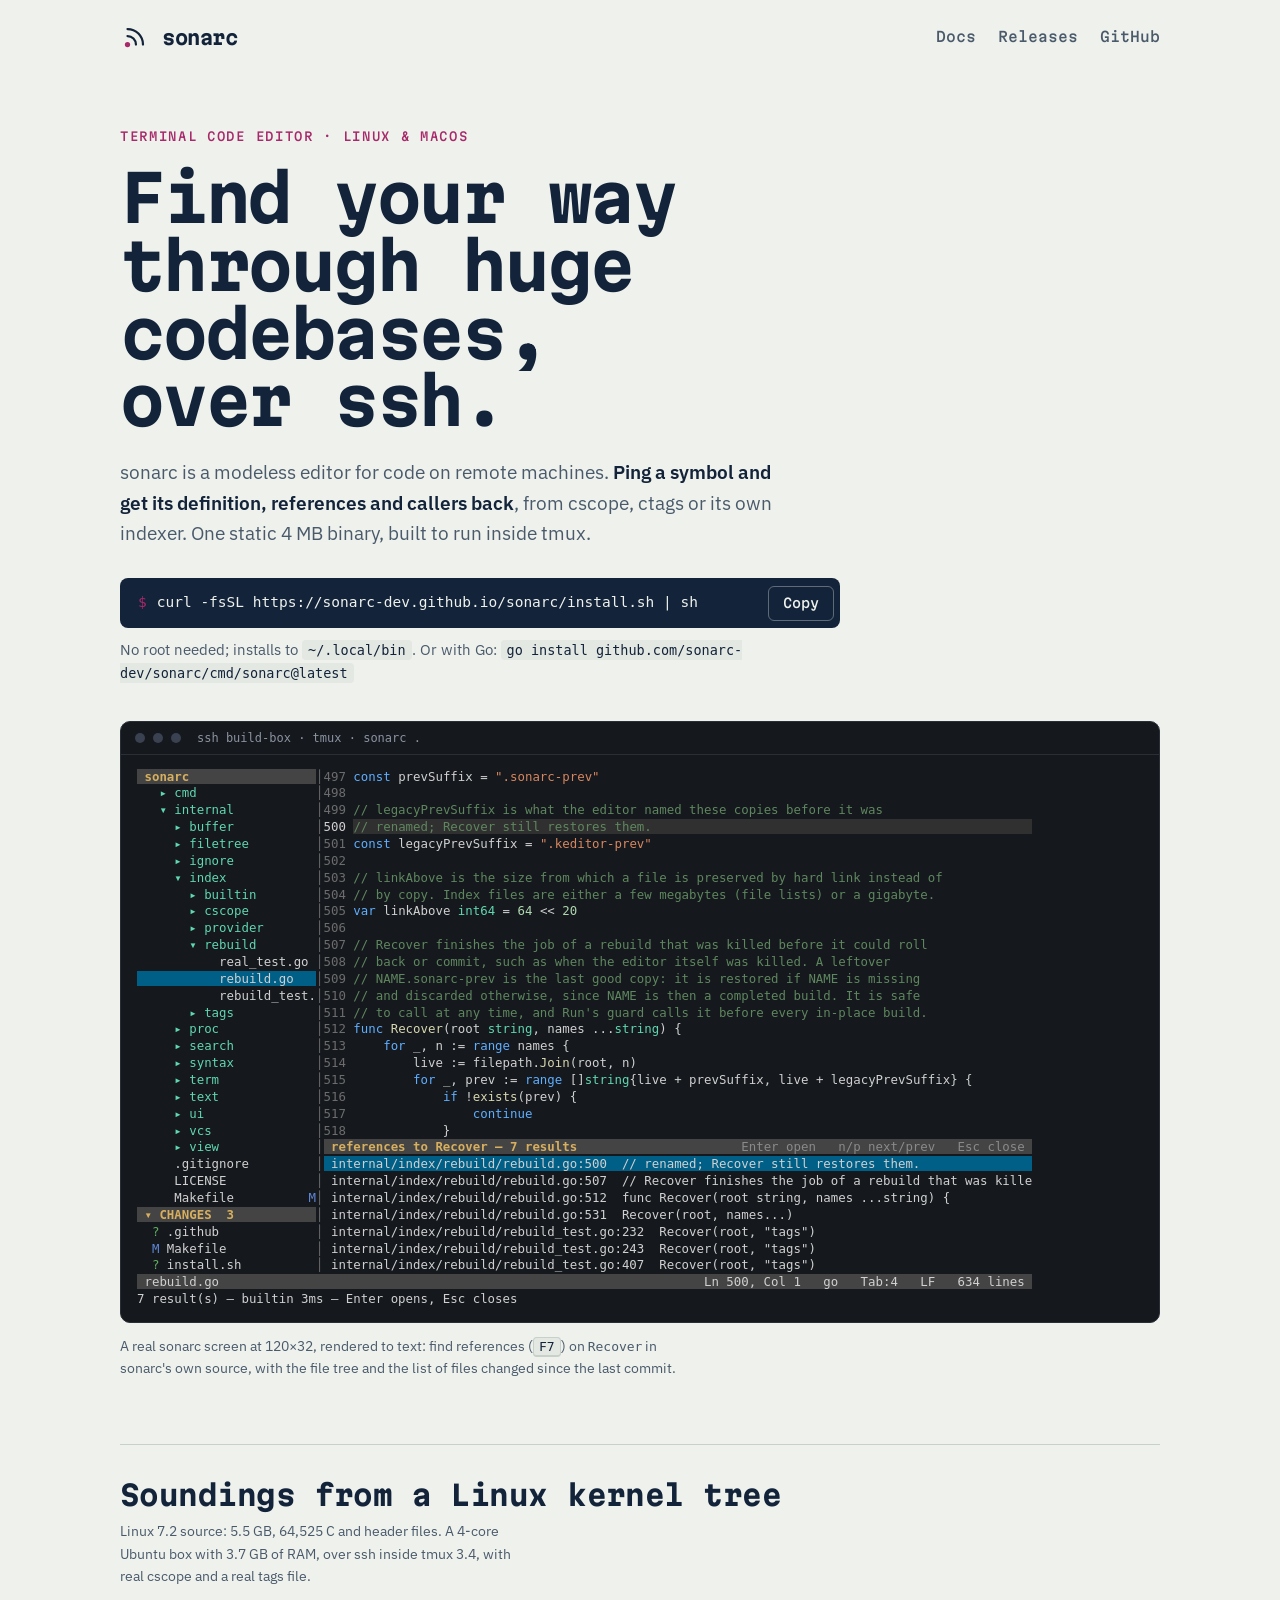
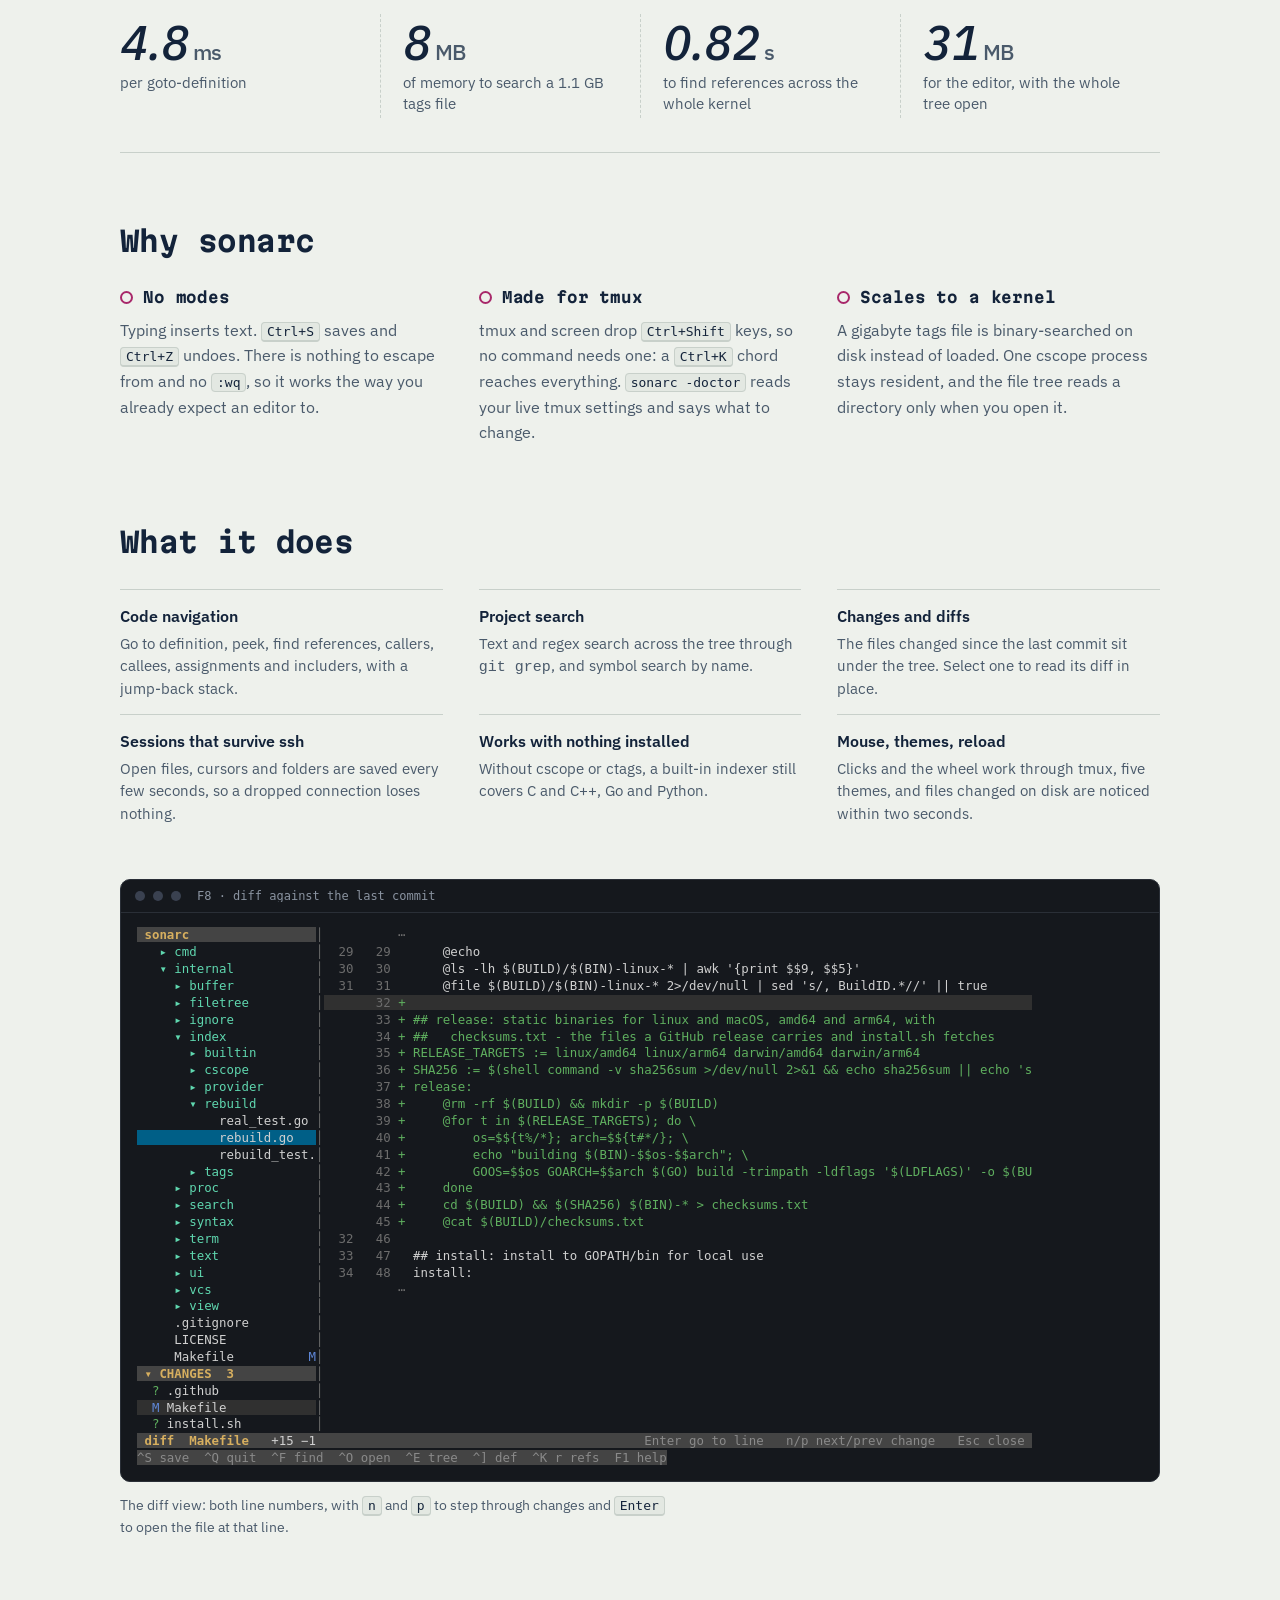
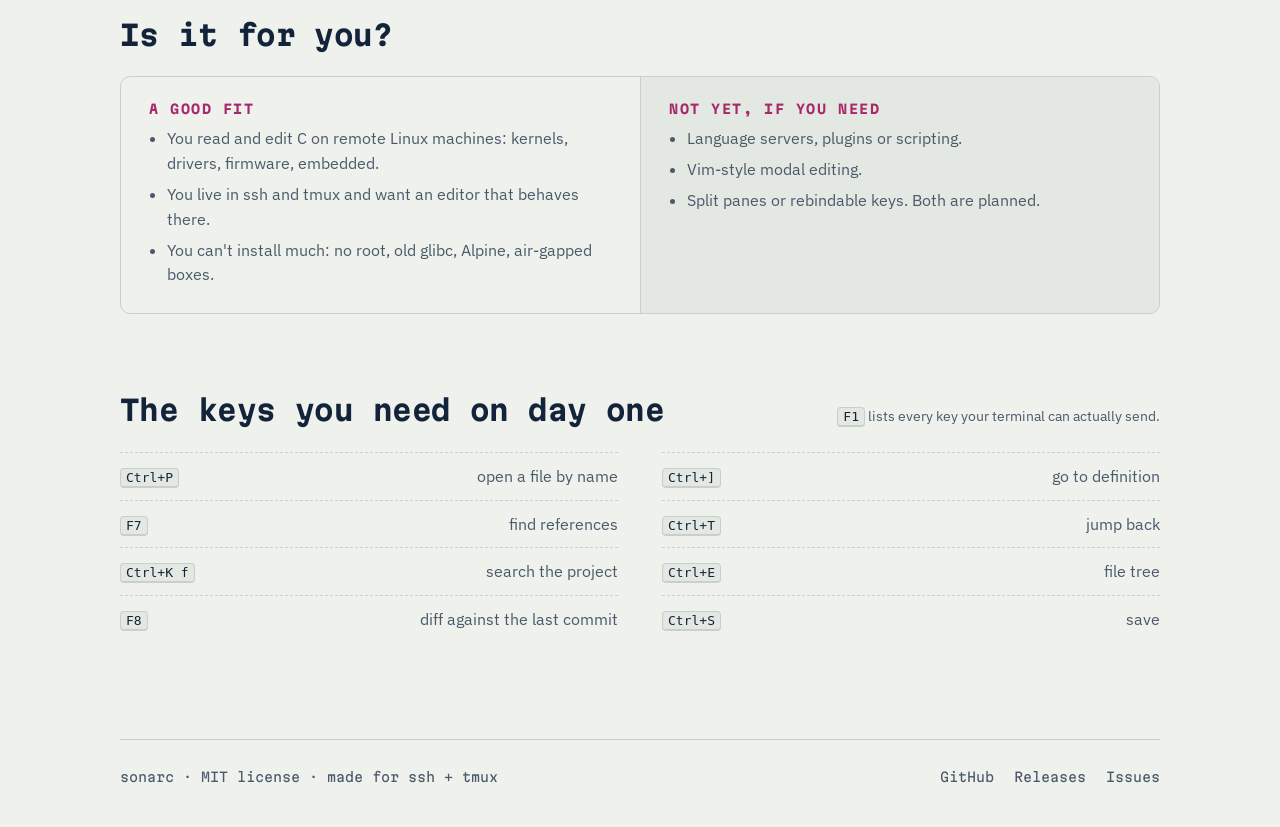
==== site/index.html @ f2b26f79 "feat(site): add landing page A single self-contained page for GitHub Pages. The two editor screens a" ====
<!doctype html>
<html lang="en">
<head>
<meta charset="utf-8">
<meta name="viewport" content="width=device-width, initial-scale=1, viewport-fit=cover">
<title>sonarc — a terminal editor for huge codebases over ssh</title>
<meta name="description" content="sonarc is a modeless terminal code editor for Linux servers. One static binary, cscope and ctags built in, made for ssh and tmux. Goto-definition in 4.8 ms on a Linux kernel tree.">
<meta property="og:type" content="website">
<meta property="og:title" content="sonarc">
<meta property="og:description" content="A modeless terminal editor for navigating huge codebases over ssh. One static binary, cscope and ctags built in, made for tmux.">
<meta property="og:url" content="https://sonarc-dev.github.io/sonarc/">
<meta name="twitter:card" content="summary">
<link rel="icon" href="data:image/svg+xml,%3Csvg xmlns='http://www.w3.org/2000/svg' viewBox='0 0 32 32'%3E%3Crect width='32' height='32' rx='6' fill='%2313233A'/%3E%3Ccircle cx='8' cy='24' r='2.6' fill='%23E36BA5'/%3E%3Cpath d='M8 15a9 9 0 0 1 9 9M8 8a16 16 0 0 1 16 16' fill='none' stroke='%23DDE5EC' stroke-width='2.4' stroke-linecap='round'/%3E%3C/svg%3E">
<link rel="preconnect" href="https://fonts.googleapis.com">
<link rel="preconnect" href="https://fonts.gstatic.com" crossorigin>
<link rel="stylesheet" href="https://fonts.googleapis.com/css2?family=IBM+Plex+Sans:ital,wght@0,400;0,500;0,600;1,500&family=Martian+Mono:wght@400;500;700&display=swap">
<style>
:root {
  --paper: #EEF1EC;
  --paper-2: #E3E8E2;
  --ink: #13233A;
  --ink-2: #4A5A6B;
  --rule: #C8D0CA;
  --mark: #A8286A;
  --shoal: #D8E5E6;
  --term-bg: #15181D;
  --term-fg: #D0D0D0;
  --term-edge: #2A2F37;
  --display: "Martian Mono", ui-monospace, "SF Mono", Menlo, Consolas, monospace;
  --body: "IBM Plex Sans", system-ui, -apple-system, "Segoe UI", Roboto, sans-serif;
  --mono: ui-monospace, "SF Mono", SFMono-Regular, Menlo, Consolas, "DejaVu Sans Mono", monospace;
}
@media (prefers-color-scheme: dark) {
  :root:not([data-theme="light"]) {
    color-scheme: dark;
    --paper: #0D1520;
    --paper-2: #131E2C;
    --ink: #DDE5EC;
    --ink-2: #97A6B6;
    --rule: #26344A;
    --mark: #E36BA5;
    --shoal: #122436;
    --term-bg: #0A0D12;
    --term-edge: #26344A;
  }
}
:root[data-theme="dark"] {
  color-scheme: dark;
  --paper: #0D1520;
  --paper-2: #131E2C;
  --ink: #DDE5EC;
  --ink-2: #97A6B6;
  --rule: #26344A;
  --mark: #E36BA5;
  --shoal: #122436;
  --term-bg: #0A0D12;
  --term-edge: #26344A;
}

* { box-sizing: border-box; }
html { -webkit-text-size-adjust: 100%; }
body {
  margin: 0;
  background: var(--paper);
  color: var(--ink);
  font: 400 17px/1.6 var(--body);
  padding-inline: 20px;
}
a { color: inherit; text-decoration-color: var(--mark); text-underline-offset: 3px; }
a:hover { color: var(--mark); }
:focus-visible { outline: 2px solid var(--mark); outline-offset: 3px; border-radius: 3px; }
.wrap { max-width: 1040px; margin-inline: auto; }
/* Single-column grids may not grow past the page to fit a long command. */
.hero, .soundings, section.why, section.features, section.keys, .install { grid-template-columns: minmax(0, 1fr); }

/* Header */
.top {
  display: flex; align-items: center; justify-content: space-between; gap: 16px;
  padding-block: 22px;
}
.brand { display: flex; align-items: center; gap: 12px; text-decoration: none; }
.brand span { font: 700 19px/1 var(--display); letter-spacing: -0.02em; }
.logo { width: 30px; height: 30px; overflow: visible; }
.logo .arc { fill: none; stroke: var(--ink); stroke-width: 2.4; stroke-linecap: round; }
.logo .dot { fill: var(--mark); }
.logo .ping { fill: none; stroke: var(--mark); stroke-width: 1.5; opacity: 0; transform-origin: 8px 24px; }
@media (prefers-reduced-motion: no-preference) {
  .logo .ping { animation: ping 2.6s ease-out 0.4s 2; }
}
@keyframes ping {
  0% { opacity: 0.9; transform: scale(0.2); }
  100% { opacity: 0; transform: scale(2.4); }
}
.nav { display: flex; gap: 22px; font: 500 14px/1 var(--display); }
.nav a { text-decoration: none; color: var(--ink-2); }
.nav a:hover { color: var(--mark); }

/* Hero */
.hero { padding-block: 56px 36px; display: grid; gap: 22px; }
.eyebrow {
  font: 500 12px/1 var(--display); letter-spacing: 0.14em; text-transform: uppercase;
  color: var(--mark);
}
h1 {
  font: 700 clamp(34px, 5.6vw, 64px)/1.06 var(--display);
  letter-spacing: -0.035em;
  margin: 0;
  max-width: 17ch;
  text-wrap: balance;
}
.lede { font-size: 19px; color: var(--ink-2); max-width: 60ch; margin: 0; }
.lede strong { color: var(--ink); font-weight: 600; }

.install { display: grid; gap: 10px; max-width: 720px; margin-top: 8px; }
.cmd {
  display: flex; align-items: center; gap: 12px;
  background: var(--ink); color: var(--paper);
  border-radius: 8px; padding: 6px 6px 6px 18px;
}
.cmd code {
  flex: 1; min-width: 0; overflow-x: auto; white-space: nowrap;
  font: 500 14.5px/2.6 var(--mono);
  scrollbar-width: none;
}
.cmd code::-webkit-scrollbar { display: none; }
.cmd code .p { color: var(--mark); user-select: none; margin-right: 10px; }
.copy {
  flex: none; font: 500 13px/1 var(--display); cursor: pointer;
  background: transparent; color: var(--paper);
  border: 1px solid color-mix(in srgb, var(--paper) 35%, transparent);
  border-radius: 6px; padding: 10px 14px;
}
.copy:hover { border-color: var(--mark); color: var(--mark); }
.alt { font-size: 14.5px; color: var(--ink-2); margin: 0; }
.alt code { font: 13.5px var(--mono); color: var(--ink); background: var(--paper-2); padding: 2px 6px; border-radius: 4px; overflow-wrap: anywhere; }

/* Terminal captures */
figure { margin: 0; }
.term {
  background: var(--term-bg);
  border: 1px solid var(--term-edge);
  border-radius: 10px;
  overflow: hidden;
}
.term-bar {
  display: flex; align-items: center; gap: 8px;
  padding: 10px 14px; border-bottom: 1px solid var(--term-edge);
  font: 12px/1 var(--mono); color: #8a93a0;
}
.term-bar i { width: 10px; height: 10px; border-radius: 50%; background: #3a4150; display: block; }
.term-bar b { font-weight: 400; margin-left: 8px; overflow: hidden; text-overflow: ellipsis; white-space: nowrap; }
.term-scroll { overflow-x: auto; }
.t {
  --t-bg: var(--term-bg); --t-fg: var(--term-fg);
  margin: 0; padding: 14px 16px;
  font: 12.4px/1.36 var(--mono);
  color: var(--term-fg);
  white-space: pre;
  width: max-content;
  font-variant-ligatures: none;
}
figcaption { font-size: 14px; color: var(--ink-2); margin-top: 12px; max-width: 70ch; }
figcaption code { font: 13px var(--mono); }

/* Soundings */
.soundings {
  margin-block: 64px 0;
  border-block: 1px solid var(--rule);
  padding-block: 34px;
  display: grid; gap: 26px;
}
.soundings header { display: flex; flex-wrap: wrap; align-items: baseline; justify-content: space-between; gap: 8px 24px; }
h2 {
  font: 700 clamp(22px, 2.8vw, 28px)/1.2 var(--display);
  letter-spacing: -0.02em; margin: 0; text-wrap: balance;
}
.soundings header p { margin: 0; font-size: 14px; color: var(--ink-2); max-width: 52ch; }
.depths { display: grid; grid-template-columns: repeat(4, 1fr); gap: 0; }
.depth { padding: 4px 22px 4px 0; display: grid; gap: 6px; align-content: start; }
.depth + .depth { padding-left: 22px; border-left: 1px dashed var(--rule); }
.depth .n {
  font: italic 500 clamp(34px, 4.4vw, 48px)/1 var(--body);
  letter-spacing: -0.02em; font-variant-numeric: tabular-nums;
}
.depth .n small { font-size: 0.45em; font-style: normal; font-weight: 500; margin-left: 4px; color: var(--ink-2); }
.depth .l { font-size: 14.5px; color: var(--ink-2); line-height: 1.45; }

/* Why */
section.why { padding-block: 72px 0; display: grid; gap: 30px; }
.cols { display: grid; grid-template-columns: repeat(3, 1fr); gap: 36px; }
.col h3 {
  font: 700 15px/1.3 var(--display); margin: 0 0 10px; letter-spacing: -0.01em;
  display: flex; align-items: center; gap: 10px;
}
.col h3::before { content: ""; width: 9px; height: 9px; border-radius: 50%; border: 2px solid var(--mark); flex: none; }
.col p { margin: 0; color: var(--ink-2); font-size: 16px; }
kbd, .col code {
  font: 500 13px var(--mono); color: var(--ink);
  background: var(--paper-2); border: 1px solid var(--rule); border-bottom-width: 2px;
  border-radius: 4px; padding: 1px 5px; white-space: nowrap;
}
.col code { border-bottom-width: 1px; }

/* Features */
section.features { padding-block: 80px 0; display: grid; gap: 30px; }
.feat-grid { display: grid; grid-template-columns: minmax(0, 1fr); gap: 40px; }
.feat-list { list-style: none; margin: 0; padding: 0; display: grid; grid-template-columns: repeat(3, minmax(0, 1fr)); column-gap: 36px; }
.feat-list li { padding-block: 14px; border-top: 1px solid var(--rule); display: grid; gap: 3px; align-content: start; }
.feat-list b { font-weight: 600; font-size: 16px; }
.feat-list span { color: var(--ink-2); font-size: 15px; line-height: 1.5; }

/* Fit */
section.fit { padding-block: 80px 0; }
.fit-grid { display: grid; grid-template-columns: 1fr 1fr; gap: 0; border: 1px solid var(--rule); border-radius: 10px; overflow: hidden; }
.fit-grid > div { padding: 26px 28px; display: grid; gap: 10px; align-content: start; }
.fit-grid > div + div { border-left: 1px solid var(--rule); background: var(--paper-2); }
.fit-grid h3 { font: 700 13px/1 var(--display); letter-spacing: 0.12em; text-transform: uppercase; margin: 0; color: var(--mark); }
.fit-grid ul { margin: 0; padding-left: 18px; color: var(--ink-2); font-size: 15.5px; display: grid; gap: 6px; }

/* Keys */
section.keys { padding-block: 80px 0; display: grid; gap: 24px; }
.keys header { display: flex; flex-wrap: wrap; align-items: baseline; justify-content: space-between; gap: 8px 24px; }
.keys header p { margin: 0; font-size: 14px; color: var(--ink-2); }
.keytab { display: grid; grid-template-columns: repeat(2, 1fr); column-gap: 44px; }
.keytab div { display: flex; align-items: baseline; justify-content: space-between; gap: 16px; padding-block: 11px; border-top: 1px dashed var(--rule); font-size: 15.5px; }
.keytab div span { color: var(--ink-2); text-align: right; }

/* Footer */
footer {
  margin-top: 96px; padding-block: 28px 40px; border-top: 1px solid var(--rule);
  display: flex; flex-wrap: wrap; justify-content: space-between; gap: 12px 24px;
  font: 13px/1.5 var(--display); color: var(--ink-2);
}
footer nav { display: flex; gap: 20px; }
footer a { text-decoration: none; }

@media (max-width: 860px) {
  .depths { grid-template-columns: 1fr 1fr; row-gap: 26px; }
  .depth:nth-child(3) { padding-left: 0; border-left: 0; }
  .cols { grid-template-columns: 1fr; gap: 26px; }
  .feat-list { grid-template-columns: repeat(2, minmax(0, 1fr)); }
}
@media (max-width: 600px) {
  body { font-size: 16px; padding-inline: 16px; }
  .nav a.opt { display: none; }
  .hero { padding-block: 32px 24px; }
  .lede { font-size: 17px; }
  .fit-grid { grid-template-columns: 1fr; }
  .fit-grid > div + div { border-left: 0; border-top: 1px solid var(--rule); }
  .keytab { grid-template-columns: 1fr; }
  .feat-list { grid-template-columns: minmax(0, 1fr); }
  .t { font-size: 11px; }
}
@media (max-width: 420px) {
  .depths { grid-template-columns: 1fr; }
  .depth + .depth { padding-left: 0; border-left: 0; }
}
.t .h0{color:#d7af5f;background:#444444;font-weight:700}
.t .h1{color:#d0d0d0;background:#444444}
.t .h2{color:#6c6c6c;background:var(--t-bg)}
.t .h3{color:var(--t-fg);background:var(--t-bg)}
.t .h4{color:#5fafff;background:var(--t-bg)}
.t .h5{color:#d7875f;background:var(--t-bg)}
.t .h6{color:#5fd7af;background:var(--t-bg)}
.t .h7{color:#5f875f;background:var(--t-bg)}
.t .h8{color:#d0d0d0;background:var(--t-bg)}
.t .h9{color:#5f875f;background:#303030}
.t .h10{color:var(--t-fg);background:#303030}
.t .h11{color:#afd7af;background:var(--t-bg)}
.t .h12{color:var(--t-fg);background:#005f87}
.t .h13{color:#d7d7af;background:var(--t-bg)}
.t .h14{color:#8a8a8a;background:#444444}
.t .h15{color:#5f87d7;background:var(--t-bg)}
.t .h16{color:#5faf5f;background:var(--t-bg)}
.t .d0{color:#d7af5f;background:#444444;font-weight:700}
.t .d1{color:#d0d0d0;background:#444444}
.t .d2{color:#6c6c6c;background:var(--t-bg)}
.t .d3{color:var(--t-fg);background:var(--t-bg)}
.t .d4{color:#5fd7af;background:var(--t-bg)}
.t .d5{color:#6c6c6c;background:#303030}
.t .d6{color:#5faf5f;background:#303030}
.t .d7{color:var(--t-fg);background:#303030}
.t .d8{color:#5faf5f;background:var(--t-bg)}
.t .d9{color:var(--t-fg);background:#005f87}
.t .d10{color:#5f87d7;background:var(--t-bg)}
.t .d11{color:#5f87d7;background:#303030}
.t .d12{color:#8a8a8a;background:#444444}

</style>
</head>
<body>
<div class="wrap">

<header class="top">
  <a class="brand" href="./" aria-label="sonarc home">
    <svg class="logo" viewBox="0 0 32 32" aria-hidden="true">
      <circle class="ping" cx="8" cy="24" r="8"></circle>
      <path class="arc" d="M8 15a9 9 0 0 1 9 9M8 7.5a16.5 16.5 0 0 1 16.5 16.5"></path>
      <circle class="dot" cx="8" cy="24" r="2.8"></circle>
    </svg>
    <span>sonarc</span>
  </a>
  <nav class="nav" aria-label="Site">
    <a class="opt" href="https://github.com/sonarc-dev/sonarc#readme">Docs</a>
    <a class="opt" href="https://github.com/sonarc-dev/sonarc/releases">Releases</a>
    <a href="https://github.com/sonarc-dev/sonarc">GitHub</a>
  </nav>
</header>

<main>
<section class="hero">
  <div class="eyebrow">Terminal code editor · Linux &amp; macOS</div>
  <h1>Find your way through huge codebases, over ssh.</h1>
  <p class="lede">sonarc is a modeless editor for code on remote machines. <strong>Ping a symbol and get its definition, references and callers back</strong>, from cscope, ctags or its own indexer. One static 4&nbsp;MB binary, built to run inside tmux.</p>
  <div class="install">
    <div class="cmd">
      <code id="install-cmd"><span class="p">$</span>curl -fsSL https://sonarc-dev.github.io/sonarc/install.sh | sh</code>
      <button class="copy" id="copy-btn" type="button">Copy</button>
    </div>
    <p class="alt">No root needed; installs to <code>~/.local/bin</code>. Or with Go: <code>go install github.com/sonarc-dev/sonarc/cmd/sonarc@latest</code></p>
  </div>
</section>

<figure>
  <div class="term">
    <div class="term-bar"><i></i><i></i><i></i><b>ssh build-box · tmux · sonarc .</b></div>
    <div class="term-scroll"><pre class="t" aria-label="sonarc showing the file tree, source code and 7 references to Recover"><span class="h0"> sonarc</span><span class="h1">                 </span><span class="h2">│497</span><span class="h3"> </span><span class="h4">const</span><span class="h3"> prevSuffix = </span><span class="h5">&#34;.sonarc-prev&#34;</span><span class="h3">                                                          </span>
<span class="h6">   ▸ cmd                </span><span class="h2">│498</span><span class="h3">                                                                                            </span>
<span class="h6">   ▾ internal           </span><span class="h2">│499</span><span class="h3"> </span><span class="h7">// legacyPrevSuffix is what the editor named these copies before it was</span><span class="h3">                    </span>
<span class="h6">     ▸ buffer           </span><span class="h2">│</span><span class="h8">500</span><span class="h3"> </span><span class="h9">// renamed; Recover still restores them.</span><span class="h10">                                                   </span>
<span class="h6">     ▸ filetree         </span><span class="h2">│501</span><span class="h3"> </span><span class="h4">const</span><span class="h3"> legacyPrevSuffix = </span><span class="h5">&#34;.keditor-prev&#34;</span><span class="h3">                                                   </span>
<span class="h6">     ▸ ignore           </span><span class="h2">│502</span><span class="h3">                                                                                            </span>
<span class="h6">     ▾ index            </span><span class="h2">│503</span><span class="h3"> </span><span class="h7">// linkAbove is the size from which a file is preserved by hard link instead of</span><span class="h3">            </span>
<span class="h6">       ▸ builtin        </span><span class="h2">│504</span><span class="h3"> </span><span class="h7">// by copy. Index files are either a few megabytes (file lists) or a gigabyte.</span><span class="h3">             </span>
<span class="h6">       ▸ cscope         </span><span class="h2">│505</span><span class="h3"> </span><span class="h4">var</span><span class="h3"> linkAbove </span><span class="h6">int64</span><span class="h3"> = </span><span class="h11">64</span><span class="h3"> &lt;&lt; </span><span class="h11">20</span><span class="h3">                                                             </span>
<span class="h6">       ▸ provider       </span><span class="h2">│506</span><span class="h3">                                                                                            </span>
<span class="h6">       ▾ rebuild        </span><span class="h2">│507</span><span class="h3"> </span><span class="h7">// Recover finishes the job of a rebuild that was killed before it could roll</span><span class="h3">              </span>
<span class="h3">           real_test.go </span><span class="h2">│508</span><span class="h3"> </span><span class="h7">// back or commit, such as when the editor itself was killed. A leftover</span><span class="h3">                   </span>
<span class="h12">           rebuild.go   </span><span class="h2">│509</span><span class="h3"> </span><span class="h7">// NAME.sonarc-prev is the last good copy: it is restored if NAME is missing</span><span class="h3">               </span>
<span class="h3">           rebuild_test.</span><span class="h2">│510</span><span class="h3"> </span><span class="h7">// and discarded otherwise, since NAME is then a completed build. It is safe</span><span class="h3">               </span>
<span class="h6">       ▸ tags           </span><span class="h2">│511</span><span class="h3"> </span><span class="h7">// to call at any time, and Run&#39;s guard calls it before every in-place build.</span><span class="h3">              </span>
<span class="h6">     ▸ proc             </span><span class="h2">│512</span><span class="h3"> </span><span class="h4">func</span><span class="h3"> </span><span class="h13">Recover</span><span class="h3">(root </span><span class="h6">string</span><span class="h3">, names ...</span><span class="h6">string</span><span class="h3">) {                                               </span>
<span class="h6">     ▸ search           </span><span class="h2">│513</span><span class="h3">     </span><span class="h4">for</span><span class="h3"> _, n := </span><span class="h4">range</span><span class="h3"> names {                                                              </span>
<span class="h6">     ▸ syntax           </span><span class="h2">│514</span><span class="h3">         live := filepath.</span><span class="h13">Join</span><span class="h3">(root, n)                                                     </span>
<span class="h6">     ▸ term             </span><span class="h2">│515</span><span class="h3">         </span><span class="h4">for</span><span class="h3"> _, prev := </span><span class="h4">range</span><span class="h3"> []</span><span class="h6">string</span><span class="h3">{live + prevSuffix, live + legacyPrevSuffix} {        </span>
<span class="h6">     ▸ text             </span><span class="h2">│516</span><span class="h3">             </span><span class="h4">if</span><span class="h3"> !</span><span class="h13">exists</span><span class="h3">(prev) {                                                             </span>
<span class="h6">     ▸ ui               </span><span class="h2">│517</span><span class="h3">                 </span><span class="h4">continue</span><span class="h3">                                                                   </span>
<span class="h6">     ▸ vcs              </span><span class="h2">│518</span><span class="h3">             }                                                                              </span>
<span class="h6">     ▸ view             </span><span class="h2">│</span><span class="h0"> references to Recover — 7 results</span><span class="h1">                      </span><span class="h14">Enter open   n/p next/prev   Esc close </span>
<span class="h3">     .gitignore         </span><span class="h2">│</span><span class="h12"> internal/index/rebuild/rebuild.go:500  // renamed; Recover still restores them.               </span>
<span class="h3">     LICENSE            </span><span class="h2">│</span><span class="h3"> internal/index/rebuild/rebuild.go:507  // Recover finishes the job of a rebuild that was kille</span>
<span class="h3">     Makefile          </span><span class="h15">M</span><span class="h2">│</span><span class="h3"> internal/index/rebuild/rebuild.go:512  func Recover(root string, names ...string) {           </span>
<span class="h0"> ▾ CHANGES  3</span><span class="h1">           </span><span class="h2">│</span><span class="h3"> internal/index/rebuild/rebuild.go:531  Recover(root, names...)                                </span>
<span class="h3">  </span><span class="h16">?</span><span class="h3"> .github             </span><span class="h2">│</span><span class="h3"> internal/index/rebuild/rebuild_test.go:232  Recover(root, &#34;tags&#34;)                             </span>
<span class="h3">  </span><span class="h15">M</span><span class="h3"> Makefile            </span><span class="h2">│</span><span class="h3"> internal/index/rebuild/rebuild_test.go:243  Recover(root, &#34;tags&#34;)                             </span>
<span class="h3">  </span><span class="h16">?</span><span class="h3"> install.sh          </span><span class="h2">│</span><span class="h3"> internal/index/rebuild/rebuild_test.go:407  Recover(root, &#34;tags&#34;)                             </span>
<span class="h1"> rebuild.go                                                                 Ln 500, Col 1   go   Tab:4   LF   634 lines </span>
<span class="h8">7 result(s) — builtin 3ms — Enter opens, Esc closes</span><span class="h3">                                                                     </span></pre></div>
  </div>
  <figcaption>A real sonarc screen at 120×32, rendered to text: find references (<kbd>F7</kbd>) on <code>Recover</code> in sonarc's own source, with the file tree and the list of files changed since the last commit.</figcaption>
</figure>

<section class="soundings" aria-labelledby="soundings-h">
  <header>
    <h2 id="soundings-h">Soundings from a Linux kernel tree</h2>
    <p>Linux 7.2 source: 5.5&nbsp;GB, 64,525 C and header files. A 4-core Ubuntu box with 3.7&nbsp;GB of RAM, over ssh inside tmux 3.4, with real cscope and a real tags file.</p>
  </header>
  <div class="depths">
    <div class="depth"><div class="n">4.8<small>ms</small></div><div class="l">per goto-definition</div></div>
    <div class="depth"><div class="n">8<small>MB</small></div><div class="l">of memory to search a 1.1&nbsp;GB tags file</div></div>
    <div class="depth"><div class="n">0.82<small>s</small></div><div class="l">to find references across the whole kernel</div></div>
    <div class="depth"><div class="n">31<small>MB</small></div><div class="l">for the editor, with the whole tree open</div></div>
  </div>
</section>

<section class="why" aria-labelledby="why-h">
  <h2 id="why-h">Why sonarc</h2>
  <div class="cols">
    <div class="col">
      <h3>No modes</h3>
      <p>Typing inserts text. <kbd>Ctrl+S</kbd> saves and <kbd>Ctrl+Z</kbd> undoes. There is nothing to escape from and no <code>:wq</code>, so it works the way you already expect an editor to.</p>
    </div>
    <div class="col">
      <h3>Made for tmux</h3>
      <p>tmux and screen drop <kbd>Ctrl+Shift</kbd> keys, so no command needs one: a <kbd>Ctrl+K</kbd> chord reaches everything. <code>sonarc -doctor</code> reads your live tmux settings and says what to change.</p>
    </div>
    <div class="col">
      <h3>Scales to a kernel</h3>
      <p>A gigabyte tags file is binary-searched on disk instead of loaded. One cscope process stays resident, and the file tree reads a directory only when you open it.</p>
    </div>
  </div>
</section>

<section class="features" aria-labelledby="feat-h">
  <h2 id="feat-h">What it does</h2>
  <div class="feat-grid">
    <ul class="feat-list">
      <li><b>Code navigation</b><span>Go to definition, peek, find references, callers, callees, assignments and includers, with a jump-back stack.</span></li>
      <li><b>Project search</b><span>Text and regex search across the tree through <code>git grep</code>, and symbol search by name.</span></li>
      <li><b>Changes and diffs</b><span>The files changed since the last commit sit under the tree. Select one to read its diff in place.</span></li>
      <li><b>Sessions that survive ssh</b><span>Open files, cursors and folders are saved every few seconds, so a dropped connection loses nothing.</span></li>
      <li><b>Works with nothing installed</b><span>Without cscope or ctags, a built-in indexer still covers C and C++, Go and Python.</span></li>
      <li><b>Mouse, themes, reload</b><span>Clicks and the wheel work through tmux, five themes, and files changed on disk are noticed within two seconds.</span></li>
    </ul>
    <figure>
      <div class="term">
        <div class="term-bar"><i></i><i></i><i></i><b>F8 · diff against the last commit</b></div>
        <div class="term-scroll"><pre class="t" aria-label="sonarc showing a diff of the Makefile, 15 lines added"><span class="d0"> sonarc</span><span class="d1">                 </span><span class="d2">│          ⋯</span><span class="d3">                                                                                    </span>
<span class="d4">   ▸ cmd                </span><span class="d2">│  29   29 </span><span class="d3">      @echo                                                                          </span>
<span class="d4">   ▾ internal           </span><span class="d2">│  30   30 </span><span class="d3">      @ls -lh $(BUILD)/$(BIN)-linux-* | awk &#39;{print $$9, $$5}&#39;                       </span>
<span class="d4">     ▸ buffer           </span><span class="d2">│  31   31 </span><span class="d3">      @file $(BUILD)/$(BIN)-linux-* 2&gt;/dev/null | sed &#39;s/, BuildID.*//&#39; || true      </span>
<span class="d4">     ▸ filetree         </span><span class="d2">│</span><span class="d5">       32 </span><span class="d6">+ </span><span class="d7">                                                                                   </span>
<span class="d4">     ▸ ignore           </span><span class="d2">│       33 </span><span class="d8">+ ## release: static binaries for linux and macOS, amd64 and arm64, with</span><span class="d3">             </span>
<span class="d4">     ▾ index            </span><span class="d2">│       34 </span><span class="d8">+ ##   checksums.txt - the files a GitHub release carries and install.sh fetches</span><span class="d3">     </span>
<span class="d4">       ▸ builtin        </span><span class="d2">│       35 </span><span class="d8">+ RELEASE_TARGETS := linux/amd64 linux/arm64 darwin/amd64 darwin/arm64</span><span class="d3">               </span>
<span class="d4">       ▸ cscope         </span><span class="d2">│       36 </span><span class="d8">+ SHA256 := $(shell command -v sha256sum &gt;/dev/null 2&gt;&amp;1 &amp;&amp; echo sha256sum || echo &#39;s</span>
<span class="d4">       ▸ provider       </span><span class="d2">│       37 </span><span class="d8">+ release:</span><span class="d3">                                                                           </span>
<span class="d4">       ▾ rebuild        </span><span class="d2">│       38 </span><span class="d8">+     @rm -rf $(BUILD) &amp;&amp; mkdir -p $(BUILD)</span><span class="d3">                                          </span>
<span class="d3">           real_test.go </span><span class="d2">│       39 </span><span class="d8">+     @for t in $(RELEASE_TARGETS); do \</span><span class="d3">                                             </span>
<span class="d9">           rebuild.go   </span><span class="d2">│       40 </span><span class="d8">+         os=$${t%/*}; arch=$${t#*/}; \</span><span class="d3">                                              </span>
<span class="d3">           rebuild_test.</span><span class="d2">│       41 </span><span class="d8">+         echo &#34;building $(BIN)-$$os-$$arch&#34;; \</span><span class="d3">                                      </span>
<span class="d4">       ▸ tags           </span><span class="d2">│       42 </span><span class="d8">+         GOOS=$$os GOARCH=$$arch $(GO) build -trimpath -ldflags &#39;$(LDFLAGS)&#39; -o $(BU</span>
<span class="d4">     ▸ proc             </span><span class="d2">│       43 </span><span class="d8">+     done</span><span class="d3">                                                                           </span>
<span class="d4">     ▸ search           </span><span class="d2">│       44 </span><span class="d8">+     cd $(BUILD) &amp;&amp; $(SHA256) $(BIN)-* &gt; checksums.txt</span><span class="d3">                              </span>
<span class="d4">     ▸ syntax           </span><span class="d2">│       45 </span><span class="d8">+     @cat $(BUILD)/checksums.txt</span><span class="d3">                                                    </span>
<span class="d4">     ▸ term             </span><span class="d2">│  32   46 </span><span class="d3">                                                                                     </span>
<span class="d4">     ▸ text             </span><span class="d2">│  33   47 </span><span class="d3">  ## install: install to GOPATH/bin for local use                                    </span>
<span class="d4">     ▸ ui               </span><span class="d2">│  34   48 </span><span class="d3">  install:                                                                           </span>
<span class="d4">     ▸ vcs              </span><span class="d2">│          ⋯</span><span class="d3">                                                                                    </span>
<span class="d4">     ▸ view             </span><span class="d2">│</span><span class="d3">                                                                                               </span>
<span class="d3">     .gitignore         </span><span class="d2">│</span><span class="d3">                                                                                               </span>
<span class="d3">     LICENSE            </span><span class="d2">│</span><span class="d3">                                                                                               </span>
<span class="d3">     Makefile          </span><span class="d10">M</span><span class="d2">│</span><span class="d3">                                                                                               </span>
<span class="d0"> ▾ CHANGES  3</span><span class="d1">           </span><span class="d2">│</span><span class="d3">                                                                                               </span>
<span class="d3">  </span><span class="d8">?</span><span class="d3"> .github             </span><span class="d2">│</span><span class="d3">                                                                                               </span>
<span class="d7">  </span><span class="d11">M</span><span class="d7"> Makefile            </span><span class="d2">│</span><span class="d3">                                                                                               </span>
<span class="d3">  </span><span class="d8">?</span><span class="d3"> install.sh          </span><span class="d2">│</span><span class="d3">                                                                                               </span>
<span class="d1"> </span><span class="d0">diff  Makefile</span><span class="d1">   +15 −1                                            </span><span class="d12">Enter go to line   n/p next/prev change   Esc close </span>
<span class="d12">^S save  ^Q quit  ^F find  ^O open  ^E tree  ^] def  ^K r refs  F1 help</span><span class="d3">                                                 </span></pre></div>
      </div>
      <figcaption>The diff view: both line numbers, with <kbd>n</kbd> and <kbd>p</kbd> to step through changes and <kbd>Enter</kbd> to open the file at that line.</figcaption>
    </figure>
  </div>
</section>

<section class="fit" aria-labelledby="fit-h">
  <h2 id="fit-h" style="margin-bottom:24px">Is it for you?</h2>
  <div class="fit-grid">
    <div>
      <h3>A good fit</h3>
      <ul>
        <li>You read and edit C on remote Linux machines: kernels, drivers, firmware, embedded.</li>
        <li>You live in ssh and tmux and want an editor that behaves there.</li>
        <li>You can't install much: no root, old glibc, Alpine, air-gapped boxes.</li>
      </ul>
    </div>
    <div>
      <h3>Not yet, if you need</h3>
      <ul>
        <li>Language servers, plugins or scripting.</li>
        <li>Vim-style modal editing.</li>
        <li>Split panes or rebindable keys. Both are planned.</li>
      </ul>
    </div>
  </div>
</section>

<section class="keys" aria-labelledby="keys-h">
  <header>
    <h2 id="keys-h">The keys you need on day one</h2>
    <p><kbd>F1</kbd> lists every key your terminal can actually send.</p>
  </header>
  <div class="keytab">
    <div><kbd>Ctrl+P</kbd><span>open a file by name</span></div>
    <div><kbd>Ctrl+]</kbd><span>go to definition</span></div>
    <div><kbd>F7</kbd><span>find references</span></div>
    <div><kbd>Ctrl+T</kbd><span>jump back</span></div>
    <div><kbd>Ctrl+K f</kbd><span>search the project</span></div>
    <div><kbd>Ctrl+E</kbd><span>file tree</span></div>
    <div><kbd>F8</kbd><span>diff against the last commit</span></div>
    <div><kbd>Ctrl+S</kbd><span>save</span></div>
  </div>
</section>
</main>

<footer>
  <span>sonarc · MIT license · made for ssh + tmux</span>
  <nav aria-label="Footer">
    <a href="https://github.com/sonarc-dev/sonarc">GitHub</a>
    <a href="https://github.com/sonarc-dev/sonarc/releases">Releases</a>
    <a href="https://github.com/sonarc-dev/sonarc/issues">Issues</a>
  </nav>
</footer>

</div>
<script>
(function () {
  var btn = document.getElementById("copy-btn");
  var cmd = "curl -fsSL https://sonarc-dev.github.io/sonarc/install.sh | sh";
  function done(label) {
    btn.textContent = label;
    setTimeout(function () { btn.textContent = "Copy"; }, 1600);
  }
  function selectIt() {
    var el = document.getElementById("install-cmd");
    var r = document.createRange();
    r.selectNodeContents(el);
    var s = window.getSelection();
    s.removeAllRanges();
    s.addRange(r);
    done("Selected");
  }
  btn.addEventListener("click", function () {
    if (navigator.clipboard && navigator.clipboard.writeText) {
      navigator.clipboard.writeText(cmd).then(function () { done("Copied"); }, selectIt);
    } else {
      selectIt();
    }
  });
})();
</script>
</body>
</html>
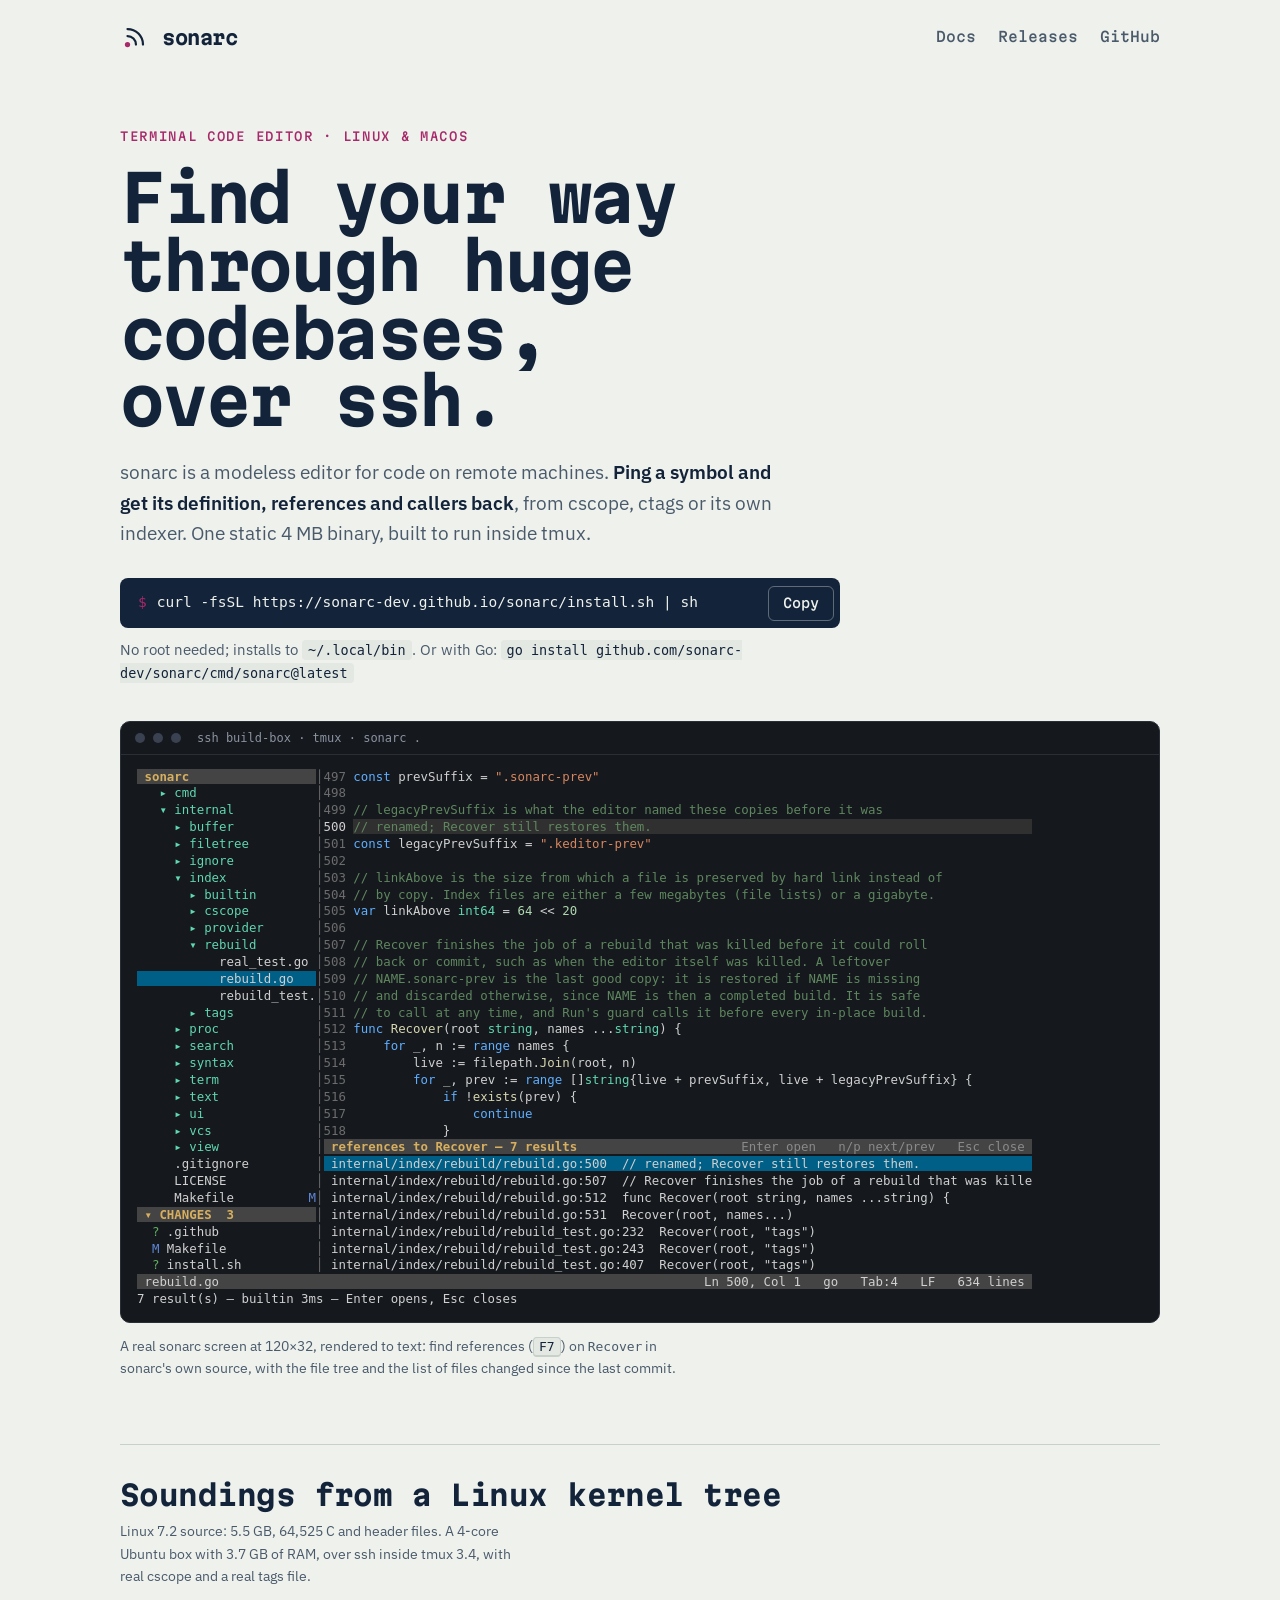
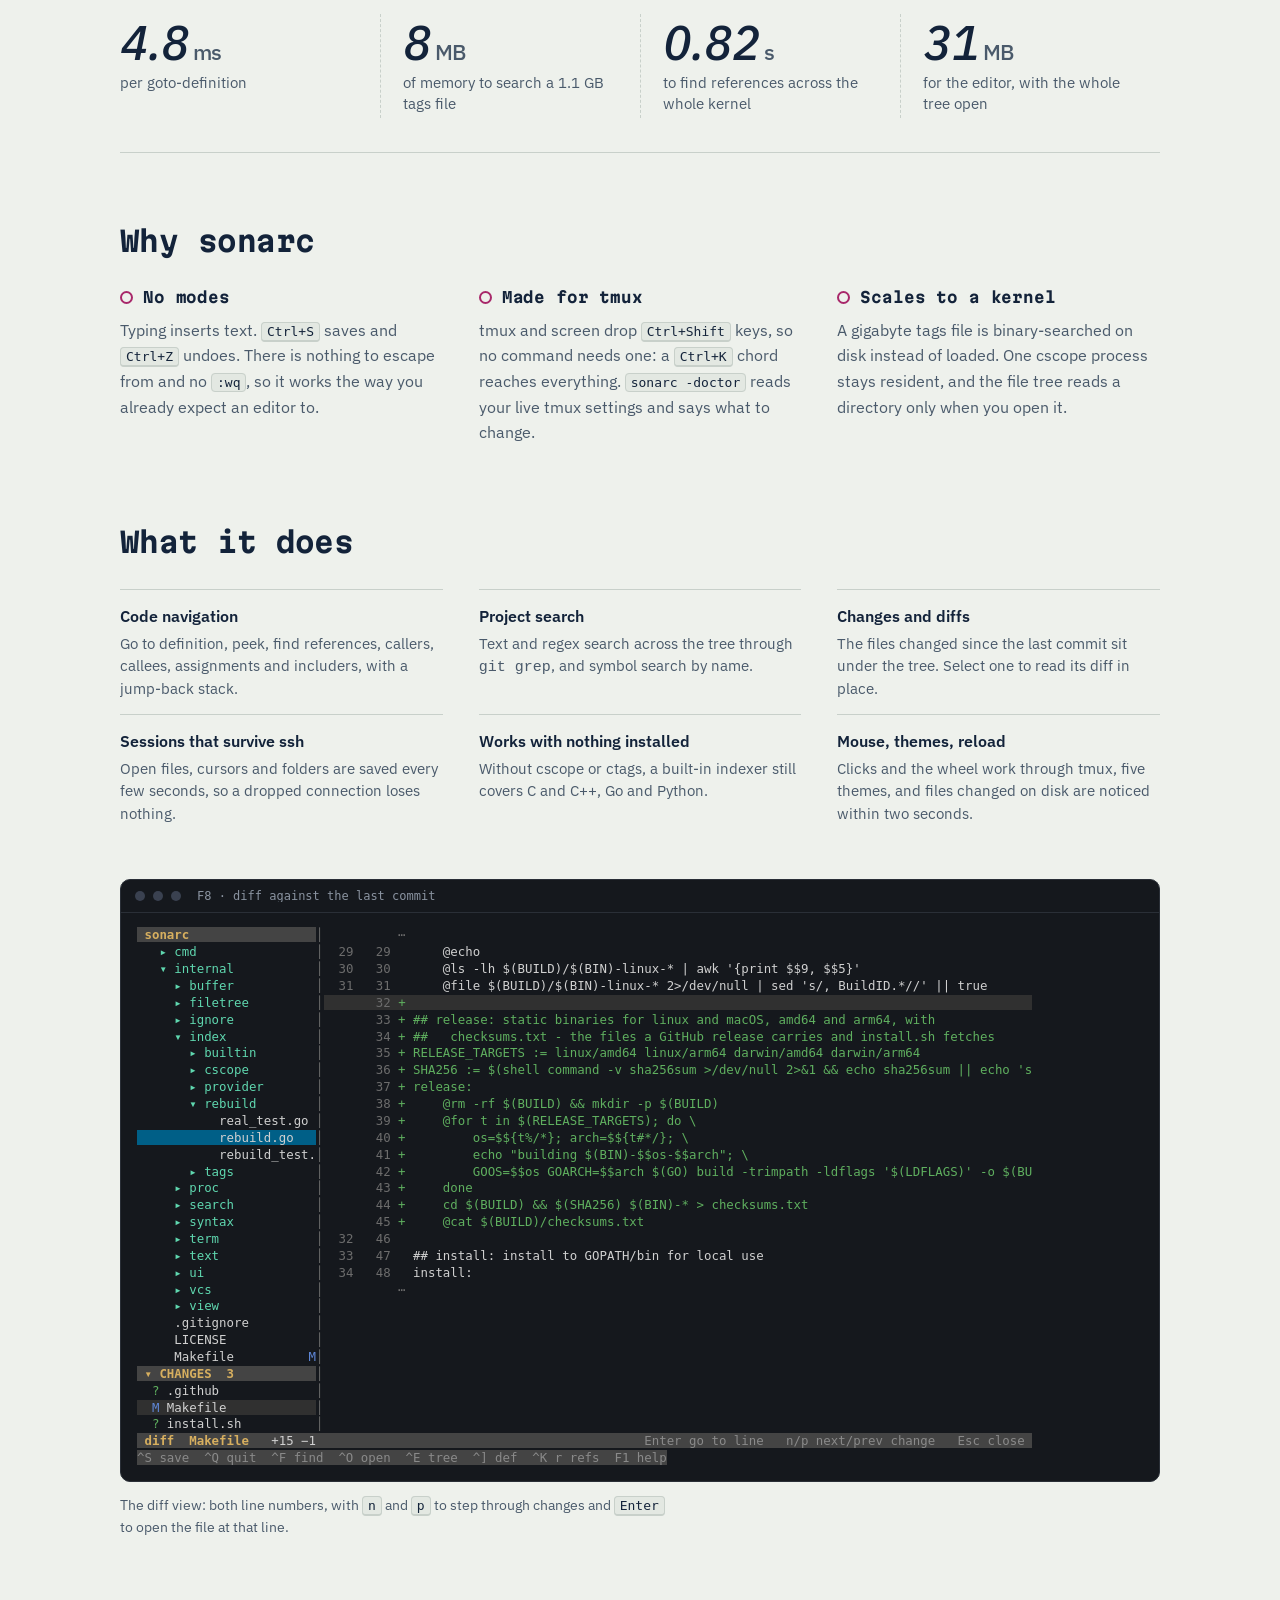
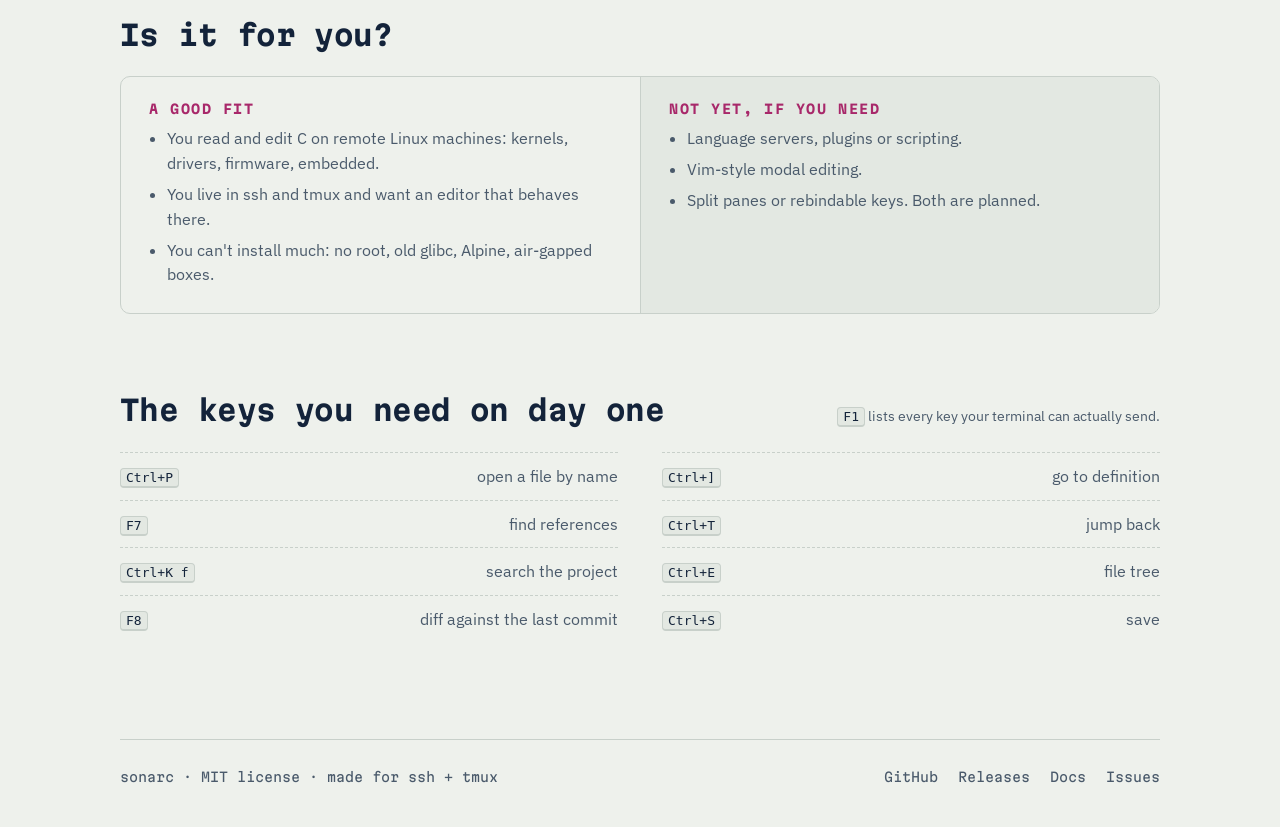
==== commit efac96c4: "feat(site): generate docs and releases pages from the repo site/gen renders README.md and CONTRIBUTI" ====
--- a/site/index.html
+++ b/site/index.html
@@ -14,247 +14,8 @@
 <link rel="preconnect" href="https://fonts.googleapis.com">
 <link rel="preconnect" href="https://fonts.gstatic.com" crossorigin>
 <link rel="stylesheet" href="https://fonts.googleapis.com/css2?family=IBM+Plex+Sans:ital,wght@0,400;0,500;0,600;1,500&family=Martian+Mono:wght@400;500;700&display=swap">
+<link rel="stylesheet" href="style.css">
 <style>
-:root {
-  --paper: #EEF1EC;
-  --paper-2: #E3E8E2;
-  --ink: #13233A;
-  --ink-2: #4A5A6B;
-  --rule: #C8D0CA;
-  --mark: #A8286A;
-  --shoal: #D8E5E6;
-  --term-bg: #15181D;
-  --term-fg: #D0D0D0;
-  --term-edge: #2A2F37;
-  --display: "Martian Mono", ui-monospace, "SF Mono", Menlo, Consolas, monospace;
-  --body: "IBM Plex Sans", system-ui, -apple-system, "Segoe UI", Roboto, sans-serif;
-  --mono: ui-monospace, "SF Mono", SFMono-Regular, Menlo, Consolas, "DejaVu Sans Mono", monospace;
-}
-@media (prefers-color-scheme: dark) {
-  :root:not([data-theme="light"]) {
-    color-scheme: dark;
-    --paper: #0D1520;
-    --paper-2: #131E2C;
-    --ink: #DDE5EC;
-    --ink-2: #97A6B6;
-    --rule: #26344A;
-    --mark: #E36BA5;
-    --shoal: #122436;
-    --term-bg: #0A0D12;
-    --term-edge: #26344A;
-  }
-}
-:root[data-theme="dark"] {
-  color-scheme: dark;
-  --paper: #0D1520;
-  --paper-2: #131E2C;
-  --ink: #DDE5EC;
-  --ink-2: #97A6B6;
-  --rule: #26344A;
-  --mark: #E36BA5;
-  --shoal: #122436;
-  --term-bg: #0A0D12;
-  --term-edge: #26344A;
-}
-
-* { box-sizing: border-box; }
-html { -webkit-text-size-adjust: 100%; }
-body {
-  margin: 0;
-  background: var(--paper);
-  color: var(--ink);
-  font: 400 17px/1.6 var(--body);
-  padding-inline: 20px;
-}
-a { color: inherit; text-decoration-color: var(--mark); text-underline-offset: 3px; }
-a:hover { color: var(--mark); }
-:focus-visible { outline: 2px solid var(--mark); outline-offset: 3px; border-radius: 3px; }
-.wrap { max-width: 1040px; margin-inline: auto; }
-/* Single-column grids may not grow past the page to fit a long command. */
-.hero, .soundings, section.why, section.features, section.keys, .install { grid-template-columns: minmax(0, 1fr); }
-
-/* Header */
-.top {
-  display: flex; align-items: center; justify-content: space-between; gap: 16px;
-  padding-block: 22px;
-}
-.brand { display: flex; align-items: center; gap: 12px; text-decoration: none; }
-.brand span { font: 700 19px/1 var(--display); letter-spacing: -0.02em; }
-.logo { width: 30px; height: 30px; overflow: visible; }
-.logo .arc { fill: none; stroke: var(--ink); stroke-width: 2.4; stroke-linecap: round; }
-.logo .dot { fill: var(--mark); }
-.logo .ping { fill: none; stroke: var(--mark); stroke-width: 1.5; opacity: 0; transform-origin: 8px 24px; }
-@media (prefers-reduced-motion: no-preference) {
-  .logo .ping { animation: ping 2.6s ease-out 0.4s 2; }
-}
-@keyframes ping {
-  0% { opacity: 0.9; transform: scale(0.2); }
-  100% { opacity: 0; transform: scale(2.4); }
-}
-.nav { display: flex; gap: 22px; font: 500 14px/1 var(--display); }
-.nav a { text-decoration: none; color: var(--ink-2); }
-.nav a:hover { color: var(--mark); }
-
-/* Hero */
-.hero { padding-block: 56px 36px; display: grid; gap: 22px; }
-.eyebrow {
-  font: 500 12px/1 var(--display); letter-spacing: 0.14em; text-transform: uppercase;
-  color: var(--mark);
-}
-h1 {
-  font: 700 clamp(34px, 5.6vw, 64px)/1.06 var(--display);
-  letter-spacing: -0.035em;
-  margin: 0;
-  max-width: 17ch;
-  text-wrap: balance;
-}
-.lede { font-size: 19px; color: var(--ink-2); max-width: 60ch; margin: 0; }
-.lede strong { color: var(--ink); font-weight: 600; }
-
-.install { display: grid; gap: 10px; max-width: 720px; margin-top: 8px; }
-.cmd {
-  display: flex; align-items: center; gap: 12px;
-  background: var(--ink); color: var(--paper);
-  border-radius: 8px; padding: 6px 6px 6px 18px;
-}
-.cmd code {
-  flex: 1; min-width: 0; overflow-x: auto; white-space: nowrap;
-  font: 500 14.5px/2.6 var(--mono);
-  scrollbar-width: none;
-}
-.cmd code::-webkit-scrollbar { display: none; }
-.cmd code .p { color: var(--mark); user-select: none; margin-right: 10px; }
-.copy {
-  flex: none; font: 500 13px/1 var(--display); cursor: pointer;
-  background: transparent; color: var(--paper);
-  border: 1px solid color-mix(in srgb, var(--paper) 35%, transparent);
-  border-radius: 6px; padding: 10px 14px;
-}
-.copy:hover { border-color: var(--mark); color: var(--mark); }
-.alt { font-size: 14.5px; color: var(--ink-2); margin: 0; }
-.alt code { font: 13.5px var(--mono); color: var(--ink); background: var(--paper-2); padding: 2px 6px; border-radius: 4px; overflow-wrap: anywhere; }
-
-/* Terminal captures */
-figure { margin: 0; }
-.term {
-  background: var(--term-bg);
-  border: 1px solid var(--term-edge);
-  border-radius: 10px;
-  overflow: hidden;
-}
-.term-bar {
-  display: flex; align-items: center; gap: 8px;
-  padding: 10px 14px; border-bottom: 1px solid var(--term-edge);
-  font: 12px/1 var(--mono); color: #8a93a0;
-}
-.term-bar i { width: 10px; height: 10px; border-radius: 50%; background: #3a4150; display: block; }
-.term-bar b { font-weight: 400; margin-left: 8px; overflow: hidden; text-overflow: ellipsis; white-space: nowrap; }
-.term-scroll { overflow-x: auto; }
-.t {
-  --t-bg: var(--term-bg); --t-fg: var(--term-fg);
-  margin: 0; padding: 14px 16px;
-  font: 12.4px/1.36 var(--mono);
-  color: var(--term-fg);
-  white-space: pre;
-  width: max-content;
-  font-variant-ligatures: none;
-}
-figcaption { font-size: 14px; color: var(--ink-2); margin-top: 12px; max-width: 70ch; }
-figcaption code { font: 13px var(--mono); }
-
-/* Soundings */
-.soundings {
-  margin-block: 64px 0;
-  border-block: 1px solid var(--rule);
-  padding-block: 34px;
-  display: grid; gap: 26px;
-}
-.soundings header { display: flex; flex-wrap: wrap; align-items: baseline; justify-content: space-between; gap: 8px 24px; }
-h2 {
-  font: 700 clamp(22px, 2.8vw, 28px)/1.2 var(--display);
-  letter-spacing: -0.02em; margin: 0; text-wrap: balance;
-}
-.soundings header p { margin: 0; font-size: 14px; color: var(--ink-2); max-width: 52ch; }
-.depths { display: grid; grid-template-columns: repeat(4, 1fr); gap: 0; }
-.depth { padding: 4px 22px 4px 0; display: grid; gap: 6px; align-content: start; }
-.depth + .depth { padding-left: 22px; border-left: 1px dashed var(--rule); }
-.depth .n {
-  font: italic 500 clamp(34px, 4.4vw, 48px)/1 var(--body);
-  letter-spacing: -0.02em; font-variant-numeric: tabular-nums;
-}
-.depth .n small { font-size: 0.45em; font-style: normal; font-weight: 500; margin-left: 4px; color: var(--ink-2); }
-.depth .l { font-size: 14.5px; color: var(--ink-2); line-height: 1.45; }
-
-/* Why */
-section.why { padding-block: 72px 0; display: grid; gap: 30px; }
-.cols { display: grid; grid-template-columns: repeat(3, 1fr); gap: 36px; }
-.col h3 {
-  font: 700 15px/1.3 var(--display); margin: 0 0 10px; letter-spacing: -0.01em;
-  display: flex; align-items: center; gap: 10px;
-}
-.col h3::before { content: ""; width: 9px; height: 9px; border-radius: 50%; border: 2px solid var(--mark); flex: none; }
-.col p { margin: 0; color: var(--ink-2); font-size: 16px; }
-kbd, .col code {
-  font: 500 13px var(--mono); color: var(--ink);
-  background: var(--paper-2); border: 1px solid var(--rule); border-bottom-width: 2px;
-  border-radius: 4px; padding: 1px 5px; white-space: nowrap;
-}
-.col code { border-bottom-width: 1px; }
-
-/* Features */
-section.features { padding-block: 80px 0; display: grid; gap: 30px; }
-.feat-grid { display: grid; grid-template-columns: minmax(0, 1fr); gap: 40px; }
-.feat-list { list-style: none; margin: 0; padding: 0; display: grid; grid-template-columns: repeat(3, minmax(0, 1fr)); column-gap: 36px; }
-.feat-list li { padding-block: 14px; border-top: 1px solid var(--rule); display: grid; gap: 3px; align-content: start; }
-.feat-list b { font-weight: 600; font-size: 16px; }
-.feat-list span { color: var(--ink-2); font-size: 15px; line-height: 1.5; }
-
-/* Fit */
-section.fit { padding-block: 80px 0; }
-.fit-grid { display: grid; grid-template-columns: 1fr 1fr; gap: 0; border: 1px solid var(--rule); border-radius: 10px; overflow: hidden; }
-.fit-grid > div { padding: 26px 28px; display: grid; gap: 10px; align-content: start; }
-.fit-grid > div + div { border-left: 1px solid var(--rule); background: var(--paper-2); }
-.fit-grid h3 { font: 700 13px/1 var(--display); letter-spacing: 0.12em; text-transform: uppercase; margin: 0; color: var(--mark); }
-.fit-grid ul { margin: 0; padding-left: 18px; color: var(--ink-2); font-size: 15.5px; display: grid; gap: 6px; }
-
-/* Keys */
-section.keys { padding-block: 80px 0; display: grid; gap: 24px; }
-.keys header { display: flex; flex-wrap: wrap; align-items: baseline; justify-content: space-between; gap: 8px 24px; }
-.keys header p { margin: 0; font-size: 14px; color: var(--ink-2); }
-.keytab { display: grid; grid-template-columns: repeat(2, 1fr); column-gap: 44px; }
-.keytab div { display: flex; align-items: baseline; justify-content: space-between; gap: 16px; padding-block: 11px; border-top: 1px dashed var(--rule); font-size: 15.5px; }
-.keytab div span { color: var(--ink-2); text-align: right; }
-
-/* Footer */
-footer {
-  margin-top: 96px; padding-block: 28px 40px; border-top: 1px solid var(--rule);
-  display: flex; flex-wrap: wrap; justify-content: space-between; gap: 12px 24px;
-  font: 13px/1.5 var(--display); color: var(--ink-2);
-}
-footer nav { display: flex; gap: 20px; }
-footer a { text-decoration: none; }
-
-@media (max-width: 860px) {
-  .depths { grid-template-columns: 1fr 1fr; row-gap: 26px; }
-  .depth:nth-child(3) { padding-left: 0; border-left: 0; }
-  .cols { grid-template-columns: 1fr; gap: 26px; }
-  .feat-list { grid-template-columns: repeat(2, minmax(0, 1fr)); }
-}
-@media (max-width: 600px) {
-  body { font-size: 16px; padding-inline: 16px; }
-  .nav a.opt { display: none; }
-  .hero { padding-block: 32px 24px; }
-  .lede { font-size: 17px; }
-  .fit-grid { grid-template-columns: 1fr; }
-  .fit-grid > div + div { border-left: 0; border-top: 1px solid var(--rule); }
-  .keytab { grid-template-columns: 1fr; }
-  .feat-list { grid-template-columns: minmax(0, 1fr); }
-  .t { font-size: 11px; }
-}
-@media (max-width: 420px) {
-  .depths { grid-template-columns: 1fr; }
-  .depth + .depth { padding-left: 0; border-left: 0; }
-}
 .t .h0{color:#d7af5f;background:#444444;font-weight:700}
 .t .h1{color:#d0d0d0;background:#444444}
 .t .h2{color:#6c6c6c;background:var(--t-bg)}
@@ -285,7 +46,6 @@
 .t .d10{color:#5f87d7;background:var(--t-bg)}
 .t .d11{color:#5f87d7;background:#303030}
 .t .d12{color:#8a8a8a;background:#444444}
-
 </style>
 </head>
 <body>
@@ -301,15 +61,15 @@
     <span>sonarc</span>
   </a>
   <nav class="nav" aria-label="Site">
-    <a class="opt" href="https://github.com/sonarc-dev/sonarc#readme">Docs</a>
-    <a class="opt" href="https://github.com/sonarc-dev/sonarc/releases">Releases</a>
+    <a class="opt" href="docs/">Docs</a>
+    <a class="opt" href="releases/">Releases</a>
     <a href="https://github.com/sonarc-dev/sonarc">GitHub</a>
   </nav>
 </header>
 
 <main>
 <section class="hero">
-  <div class="eyebrow">Terminal code editor · Linux &amp; macOS</div>
+  <div class="eyebrow">Terminal code editor · Linux &amp; macOS<!--latest--></div>
   <h1>Find your way through huge codebases, over ssh.</h1>
   <p class="lede">sonarc is a modeless editor for code on remote machines. <strong>Ping a symbol and get its definition, references and callers back</strong>, from cscope, ctags or its own indexer. One static 4&nbsp;MB binary, built to run inside tmux.</p>
   <div class="install">
@@ -487,7 +247,8 @@
   <span>sonarc · MIT license · made for ssh + tmux</span>
   <nav aria-label="Footer">
     <a href="https://github.com/sonarc-dev/sonarc">GitHub</a>
-    <a href="https://github.com/sonarc-dev/sonarc/releases">Releases</a>
+    <a href="releases/">Releases</a>
+    <a href="docs/">Docs</a>
     <a href="https://github.com/sonarc-dev/sonarc/issues">Issues</a>
   </nav>
 </footer>
--- a/site/style.css
+++ b/site/style.css
@@ -0,0 +1,305 @@
+/* sonarc site: shared by the landing page, docs and releases. */
+:root {
+  --paper: #EEF1EC;
+  --paper-2: #E3E8E2;
+  --ink: #13233A;
+  --ink-2: #4A5A6B;
+  --rule: #C8D0CA;
+  --mark: #A8286A;
+  --shoal: #D8E5E6;
+  --term-bg: #15181D;
+  --term-fg: #D0D0D0;
+  --term-edge: #2A2F37;
+  --display: "Martian Mono", ui-monospace, "SF Mono", Menlo, Consolas, monospace;
+  --body: "IBM Plex Sans", system-ui, -apple-system, "Segoe UI", Roboto, sans-serif;
+  --mono: ui-monospace, "SF Mono", SFMono-Regular, Menlo, Consolas, "DejaVu Sans Mono", monospace;
+}
+@media (prefers-color-scheme: dark) {
+  :root:not([data-theme="light"]) {
+    color-scheme: dark;
+    --paper: #0D1520;
+    --paper-2: #131E2C;
+    --ink: #DDE5EC;
+    --ink-2: #97A6B6;
+    --rule: #26344A;
+    --mark: #E36BA5;
+    --shoal: #122436;
+    --term-bg: #0A0D12;
+    --term-edge: #26344A;
+  }
+}
+:root[data-theme="dark"] {
+  color-scheme: dark;
+  --paper: #0D1520;
+  --paper-2: #131E2C;
+  --ink: #DDE5EC;
+  --ink-2: #97A6B6;
+  --rule: #26344A;
+  --mark: #E36BA5;
+  --shoal: #122436;
+  --term-bg: #0A0D12;
+  --term-edge: #26344A;
+}
+
+* { box-sizing: border-box; }
+html { -webkit-text-size-adjust: 100%; }
+body {
+  margin: 0;
+  background: var(--paper);
+  color: var(--ink);
+  font: 400 17px/1.6 var(--body);
+  padding-inline: 20px;
+}
+a { color: inherit; text-decoration-color: var(--mark); text-underline-offset: 3px; }
+a:hover { color: var(--mark); }
+:focus-visible { outline: 2px solid var(--mark); outline-offset: 3px; border-radius: 3px; }
+.wrap { max-width: 1040px; margin-inline: auto; }
+/* Single-column grids may not grow past the page to fit a long command. */
+.hero, .soundings, section.why, section.features, section.keys, .install { grid-template-columns: minmax(0, 1fr); }
+
+/* Header */
+.top {
+  display: flex; align-items: center; justify-content: space-between; gap: 16px;
+  padding-block: 22px;
+}
+.brand { display: flex; align-items: center; gap: 12px; text-decoration: none; }
+.brand span { font: 700 19px/1 var(--display); letter-spacing: -0.02em; }
+.logo { width: 30px; height: 30px; overflow: visible; }
+.logo .arc { fill: none; stroke: var(--ink); stroke-width: 2.4; stroke-linecap: round; }
+.logo .dot { fill: var(--mark); }
+.logo .ping { fill: none; stroke: var(--mark); stroke-width: 1.5; opacity: 0; transform-origin: 8px 24px; }
+@media (prefers-reduced-motion: no-preference) {
+  .logo .ping { animation: ping 2.6s ease-out 0.4s 2; }
+}
+@keyframes ping {
+  0% { opacity: 0.9; transform: scale(0.2); }
+  100% { opacity: 0; transform: scale(2.4); }
+}
+.nav { display: flex; gap: 22px; font: 500 14px/1 var(--display); }
+.nav a { text-decoration: none; color: var(--ink-2); }
+.nav a:hover { color: var(--mark); }
+
+/* Hero */
+.hero { padding-block: 56px 36px; display: grid; gap: 22px; }
+.eyebrow {
+  font: 500 12px/1 var(--display); letter-spacing: 0.14em; text-transform: uppercase;
+  color: var(--mark);
+}
+h1 {
+  font: 700 clamp(34px, 5.6vw, 64px)/1.06 var(--display);
+  letter-spacing: -0.035em;
+  margin: 0;
+  max-width: 17ch;
+  text-wrap: balance;
+}
+.lede { font-size: 19px; color: var(--ink-2); max-width: 60ch; margin: 0; }
+.lede strong { color: var(--ink); font-weight: 600; }
+
+.install { display: grid; gap: 10px; max-width: 720px; margin-top: 8px; }
+.cmd {
+  display: flex; align-items: center; gap: 12px;
+  background: var(--ink); color: var(--paper);
+  border-radius: 8px; padding: 6px 6px 6px 18px;
+}
+.cmd code {
+  flex: 1; min-width: 0; overflow-x: auto; white-space: nowrap;
+  font: 500 14.5px/2.6 var(--mono);
+  scrollbar-width: none;
+}
+.cmd code::-webkit-scrollbar { display: none; }
+.cmd code .p { color: var(--mark); user-select: none; margin-right: 10px; }
+.copy {
+  flex: none; font: 500 13px/1 var(--display); cursor: pointer;
+  background: transparent; color: var(--paper);
+  border: 1px solid color-mix(in srgb, var(--paper) 35%, transparent);
+  border-radius: 6px; padding: 10px 14px;
+}
+.copy:hover { border-color: var(--mark); color: var(--mark); }
+.alt { font-size: 14.5px; color: var(--ink-2); margin: 0; }
+.alt code { font: 13.5px var(--mono); color: var(--ink); background: var(--paper-2); padding: 2px 6px; border-radius: 4px; overflow-wrap: anywhere; }
+
+/* Terminal captures */
+figure { margin: 0; }
+.term {
+  background: var(--term-bg);
+  border: 1px solid var(--term-edge);
+  border-radius: 10px;
+  overflow: hidden;
+}
+.term-bar {
+  display: flex; align-items: center; gap: 8px;
+  padding: 10px 14px; border-bottom: 1px solid var(--term-edge);
+  font: 12px/1 var(--mono); color: #8a93a0;
+}
+.term-bar i { width: 10px; height: 10px; border-radius: 50%; background: #3a4150; display: block; }
+.term-bar b { font-weight: 400; margin-left: 8px; overflow: hidden; text-overflow: ellipsis; white-space: nowrap; }
+.term-scroll { overflow-x: auto; }
+.t {
+  --t-bg: var(--term-bg); --t-fg: var(--term-fg);
+  margin: 0; padding: 14px 16px;
+  font: 12.4px/1.36 var(--mono);
+  color: var(--term-fg);
+  white-space: pre;
+  width: max-content;
+  font-variant-ligatures: none;
+}
+figcaption { font-size: 14px; color: var(--ink-2); margin-top: 12px; max-width: 70ch; }
+figcaption code { font: 13px var(--mono); }
+
+/* Soundings */
+.soundings {
+  margin-block: 64px 0;
+  border-block: 1px solid var(--rule);
+  padding-block: 34px;
+  display: grid; gap: 26px;
+}
+.soundings header { display: flex; flex-wrap: wrap; align-items: baseline; justify-content: space-between; gap: 8px 24px; }
+h2 {
+  font: 700 clamp(22px, 2.8vw, 28px)/1.2 var(--display);
+  letter-spacing: -0.02em; margin: 0; text-wrap: balance;
+}
+.soundings header p { margin: 0; font-size: 14px; color: var(--ink-2); max-width: 52ch; }
+.depths { display: grid; grid-template-columns: repeat(4, 1fr); gap: 0; }
+.depth { padding: 4px 22px 4px 0; display: grid; gap: 6px; align-content: start; }
+.depth + .depth { padding-left: 22px; border-left: 1px dashed var(--rule); }
+.depth .n {
+  font: italic 500 clamp(34px, 4.4vw, 48px)/1 var(--body);
+  letter-spacing: -0.02em; font-variant-numeric: tabular-nums;
+}
+.depth .n small { font-size: 0.45em; font-style: normal; font-weight: 500; margin-left: 4px; color: var(--ink-2); }
+.depth .l { font-size: 14.5px; color: var(--ink-2); line-height: 1.45; }
+
+/* Why */
+section.why { padding-block: 72px 0; display: grid; gap: 30px; }
+.cols { display: grid; grid-template-columns: repeat(3, 1fr); gap: 36px; }
+.col h3 {
+  font: 700 15px/1.3 var(--display); margin: 0 0 10px; letter-spacing: -0.01em;
+  display: flex; align-items: center; gap: 10px;
+}
+.col h3::before { content: ""; width: 9px; height: 9px; border-radius: 50%; border: 2px solid var(--mark); flex: none; }
+.col p { margin: 0; color: var(--ink-2); font-size: 16px; }
+kbd, .col code {
+  font: 500 13px var(--mono); color: var(--ink);
+  background: var(--paper-2); border: 1px solid var(--rule); border-bottom-width: 2px;
+  border-radius: 4px; padding: 1px 5px; white-space: nowrap;
+}
+.col code { border-bottom-width: 1px; }
+
+/* Features */
+section.features { padding-block: 80px 0; display: grid; gap: 30px; }
+.feat-grid { display: grid; grid-template-columns: minmax(0, 1fr); gap: 40px; }
+.feat-list { list-style: none; margin: 0; padding: 0; display: grid; grid-template-columns: repeat(3, minmax(0, 1fr)); column-gap: 36px; }
+.feat-list li { padding-block: 14px; border-top: 1px solid var(--rule); display: grid; gap: 3px; align-content: start; }
+.feat-list b { font-weight: 600; font-size: 16px; }
+.feat-list span { color: var(--ink-2); font-size: 15px; line-height: 1.5; }
+
+/* Fit */
+section.fit { padding-block: 80px 0; }
+.fit-grid { display: grid; grid-template-columns: 1fr 1fr; gap: 0; border: 1px solid var(--rule); border-radius: 10px; overflow: hidden; }
+.fit-grid > div { padding: 26px 28px; display: grid; gap: 10px; align-content: start; }
+.fit-grid > div + div { border-left: 1px solid var(--rule); background: var(--paper-2); }
+.fit-grid h3 { font: 700 13px/1 var(--display); letter-spacing: 0.12em; text-transform: uppercase; margin: 0; color: var(--mark); }
+.fit-grid ul { margin: 0; padding-left: 18px; color: var(--ink-2); font-size: 15.5px; display: grid; gap: 6px; }
+
+/* Keys */
+section.keys { padding-block: 80px 0; display: grid; gap: 24px; }
+.keys header { display: flex; flex-wrap: wrap; align-items: baseline; justify-content: space-between; gap: 8px 24px; }
+.keys header p { margin: 0; font-size: 14px; color: var(--ink-2); }
+.keytab { display: grid; grid-template-columns: repeat(2, 1fr); column-gap: 44px; }
+.keytab div { display: flex; align-items: baseline; justify-content: space-between; gap: 16px; padding-block: 11px; border-top: 1px dashed var(--rule); font-size: 15.5px; }
+.keytab div span { color: var(--ink-2); text-align: right; }
+
+/* Footer */
+footer {
+  margin-top: 96px; padding-block: 28px 40px; border-top: 1px solid var(--rule);
+  display: flex; flex-wrap: wrap; justify-content: space-between; gap: 12px 24px;
+  font: 13px/1.5 var(--display); color: var(--ink-2);
+}
+footer nav { display: flex; gap: 20px; }
+footer a { text-decoration: none; }
+
+@media (max-width: 860px) {
+  .depths { grid-template-columns: 1fr 1fr; row-gap: 26px; }
+  .depth:nth-child(3) { padding-left: 0; border-left: 0; }
+  .cols { grid-template-columns: 1fr; gap: 26px; }
+  .feat-list { grid-template-columns: repeat(2, minmax(0, 1fr)); }
+}
+@media (max-width: 600px) {
+  body { font-size: 16px; padding-inline: 16px; }
+  .nav a.opt { display: none; }
+  .hero { padding-block: 32px 24px; }
+  .lede { font-size: 17px; }
+  .fit-grid { grid-template-columns: 1fr; }
+  .fit-grid > div + div { border-left: 0; border-top: 1px solid var(--rule); }
+  .keytab { grid-template-columns: 1fr; }
+  .feat-list { grid-template-columns: minmax(0, 1fr); }
+  .t { font-size: 11px; }
+}
+@media (max-width: 420px) {
+  .depths { grid-template-columns: 1fr; }
+  .depth + .depth { padding-left: 0; border-left: 0; }
+}
+
+.eyebrow a { text-decoration: none; }
+.eyebrow a:hover { text-decoration: underline; }
+
+/* Docs and releases pages */
+.page-head { padding-block: 40px 28px; border-bottom: 1px solid var(--rule); display: grid; gap: 12px; }
+.page-head h1 { font-size: clamp(30px, 4.4vw, 46px); max-width: none; }
+.page-head p { margin: 0; color: var(--ink-2); max-width: 64ch; }
+.doc { display: grid; grid-template-columns: 220px minmax(0, 1fr); gap: 56px; padding-top: 36px; align-items: start; }
+.toc { position: sticky; top: calc(env(safe-area-inset-top, 0px) + 20px); max-height: calc(100vh - 40px); overflow-y: auto; font-size: 14px; }
+.toc summary { display: none; }
+.toc h2 { font: 500 11.5px/1 var(--display); letter-spacing: 0.14em; text-transform: uppercase; color: var(--mark); margin: 0 0 14px; }
+.toc ol { list-style: none; margin: 0; padding: 0; display: grid; gap: 2px; }
+.toc ol ol { padding-left: 12px; margin-block: 2px 6px; border-left: 1px solid var(--rule); }
+.toc a { display: block; padding: 4px 0; text-decoration: none; color: var(--ink-2); line-height: 1.35; }
+.toc ol ol a { font-size: 13.5px; padding-left: 10px; }
+.toc a:hover { color: var(--mark); }
+.toc .other { margin-top: 22px; padding-top: 16px; border-top: 1px solid var(--rule); display: grid; gap: 2px; }
+
+.prose { max-width: 74ch; min-width: 0; }
+.prose > :first-child { margin-top: 0; }
+.prose h2 { margin: 56px 0 16px; padding-top: 22px; border-top: 1px solid var(--rule); scroll-margin-top: 20px; }
+.prose h3 { font: 700 16px/1.3 var(--display); letter-spacing: -0.01em; margin: 34px 0 12px; scroll-margin-top: 20px; }
+.prose h4 { font: 600 15px/1.3 var(--body); margin: 24px 0 8px; }
+.prose h2 a.anchor, .prose h3 a.anchor { text-decoration: none; color: var(--rule); margin-left: 8px; font-weight: 400; }
+.prose h2:hover a.anchor, .prose h3:hover a.anchor { color: var(--mark); }
+.prose p, .prose ul, .prose ol { margin: 0 0 16px; }
+.prose ul, .prose ol { padding-left: 22px; }
+.prose li { margin-bottom: 6px; }
+.prose li > p { margin-bottom: 6px; }
+.prose code { font: 0.86em var(--mono); background: var(--paper-2); border: 1px solid var(--rule); border-radius: 4px; padding: 1px 5px; overflow-wrap: anywhere; }
+.prose pre { background: var(--term-bg); color: var(--term-fg); border: 1px solid var(--term-edge); border-radius: 8px; padding: 16px 18px; overflow-x: auto; margin: 0 0 20px; font: 13.5px/1.55 var(--mono); }
+.prose pre code { background: none; border: 0; padding: 0; font: inherit; color: inherit; overflow-wrap: normal; }
+.prose table { display: block; overflow-x: auto; border-collapse: collapse; margin: 0 0 22px; font-size: 15px; max-width: 100%; }
+.prose th, .prose td { text-align: left; vertical-align: top; padding: 9px 18px 9px 0; border-bottom: 1px solid var(--rule); }
+.prose th { font: 600 12px/1.3 var(--display); letter-spacing: 0.08em; text-transform: uppercase; color: var(--ink-2); border-bottom-color: var(--ink-2); }
+.prose td code { white-space: nowrap; }
+.prose blockquote { margin: 0 0 20px; padding: 4px 0 4px 18px; border-left: 3px solid var(--mark); color: var(--ink-2); }
+.prose blockquote p:last-child { margin-bottom: 0; }
+.prose hr { border: 0; border-top: 1px solid var(--rule); margin: 36px 0; }
+.doc-meta { margin-top: 48px; padding-top: 18px; border-top: 1px solid var(--rule); font-size: 14px; color: var(--ink-2); display: flex; flex-wrap: wrap; justify-content: space-between; gap: 8px 20px; }
+
+.rel-list { display: grid; gap: 0; padding-top: 12px; }
+.rel { display: grid; grid-template-columns: 200px minmax(0, 1fr); gap: 40px; padding-block: 34px; border-bottom: 1px solid var(--rule); }
+.rel-side { display: grid; gap: 8px; align-content: start; }
+.rel-side .tag { font: 700 24px/1 var(--display); letter-spacing: -0.02em; text-decoration: none; }
+.rel-side time { font-size: 14px; color: var(--ink-2); }
+.badge { justify-self: start; font: 500 11px/1 var(--display); letter-spacing: 0.1em; text-transform: uppercase; color: var(--paper); background: var(--mark); border-radius: 4px; padding: 5px 7px; }
+.badge.pre { background: var(--ink-2); }
+.assets { margin-top: 8px; border: 1px solid var(--rule); border-radius: 8px; overflow: hidden; }
+.assets div { display: flex; justify-content: space-between; gap: 16px; padding: 10px 14px; font-size: 14.5px; }
+.assets div + div { border-top: 1px solid var(--rule); }
+.assets a { font-family: var(--mono); font-size: 13.5px; overflow-wrap: anywhere; }
+.assets span { color: var(--ink-2); font-variant-numeric: tabular-nums; white-space: nowrap; }
+.empty { padding-block: 40px; color: var(--ink-2); }
+
+@media (max-width: 860px) {
+  .doc { grid-template-columns: minmax(0, 1fr); gap: 20px; padding-top: 20px; }
+  .toc { position: static; max-height: none; border: 1px solid var(--rule); border-radius: 8px; padding: 0 16px; }
+  .toc summary { display: block; cursor: pointer; padding-block: 14px; font: 500 13px/1 var(--display); }
+  .toc h2 { display: none; }
+  .toc ol:first-of-type { padding-bottom: 14px; }
+  .rel { grid-template-columns: minmax(0, 1fr); gap: 16px; }
+}
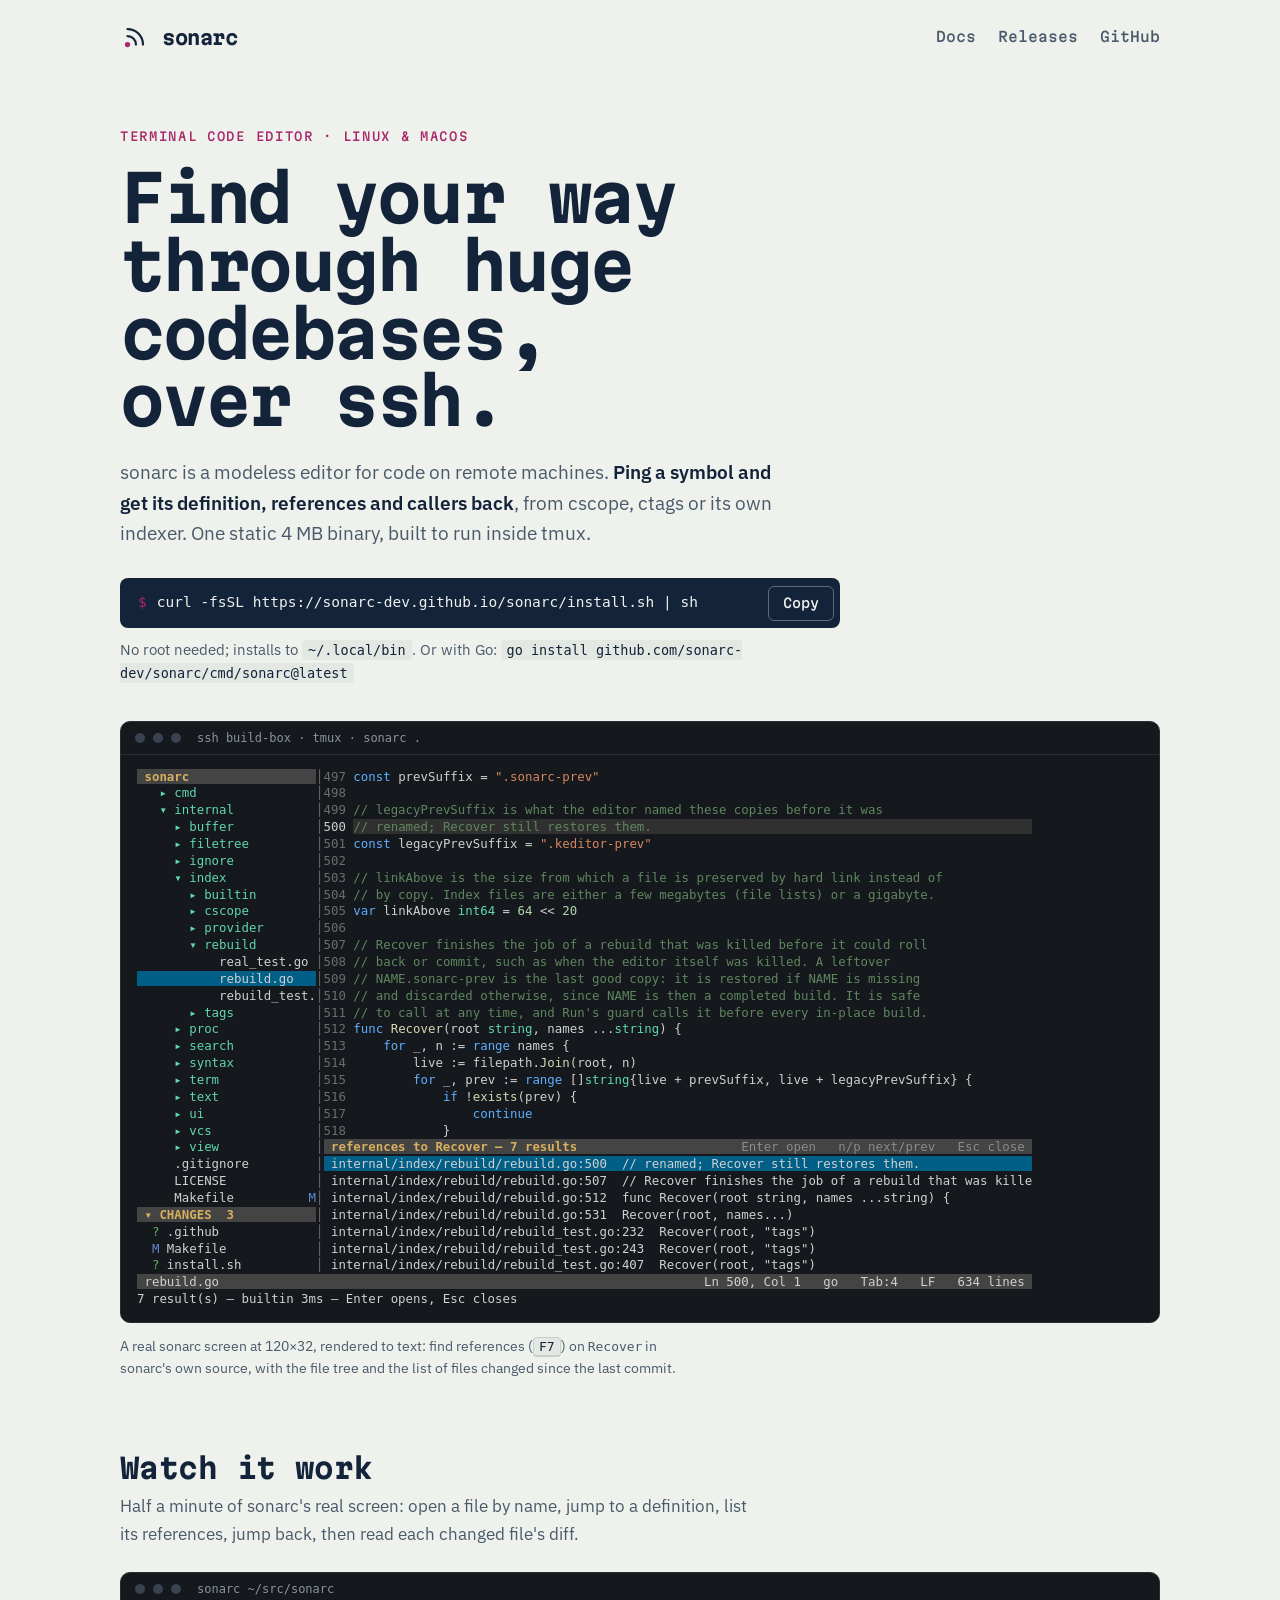
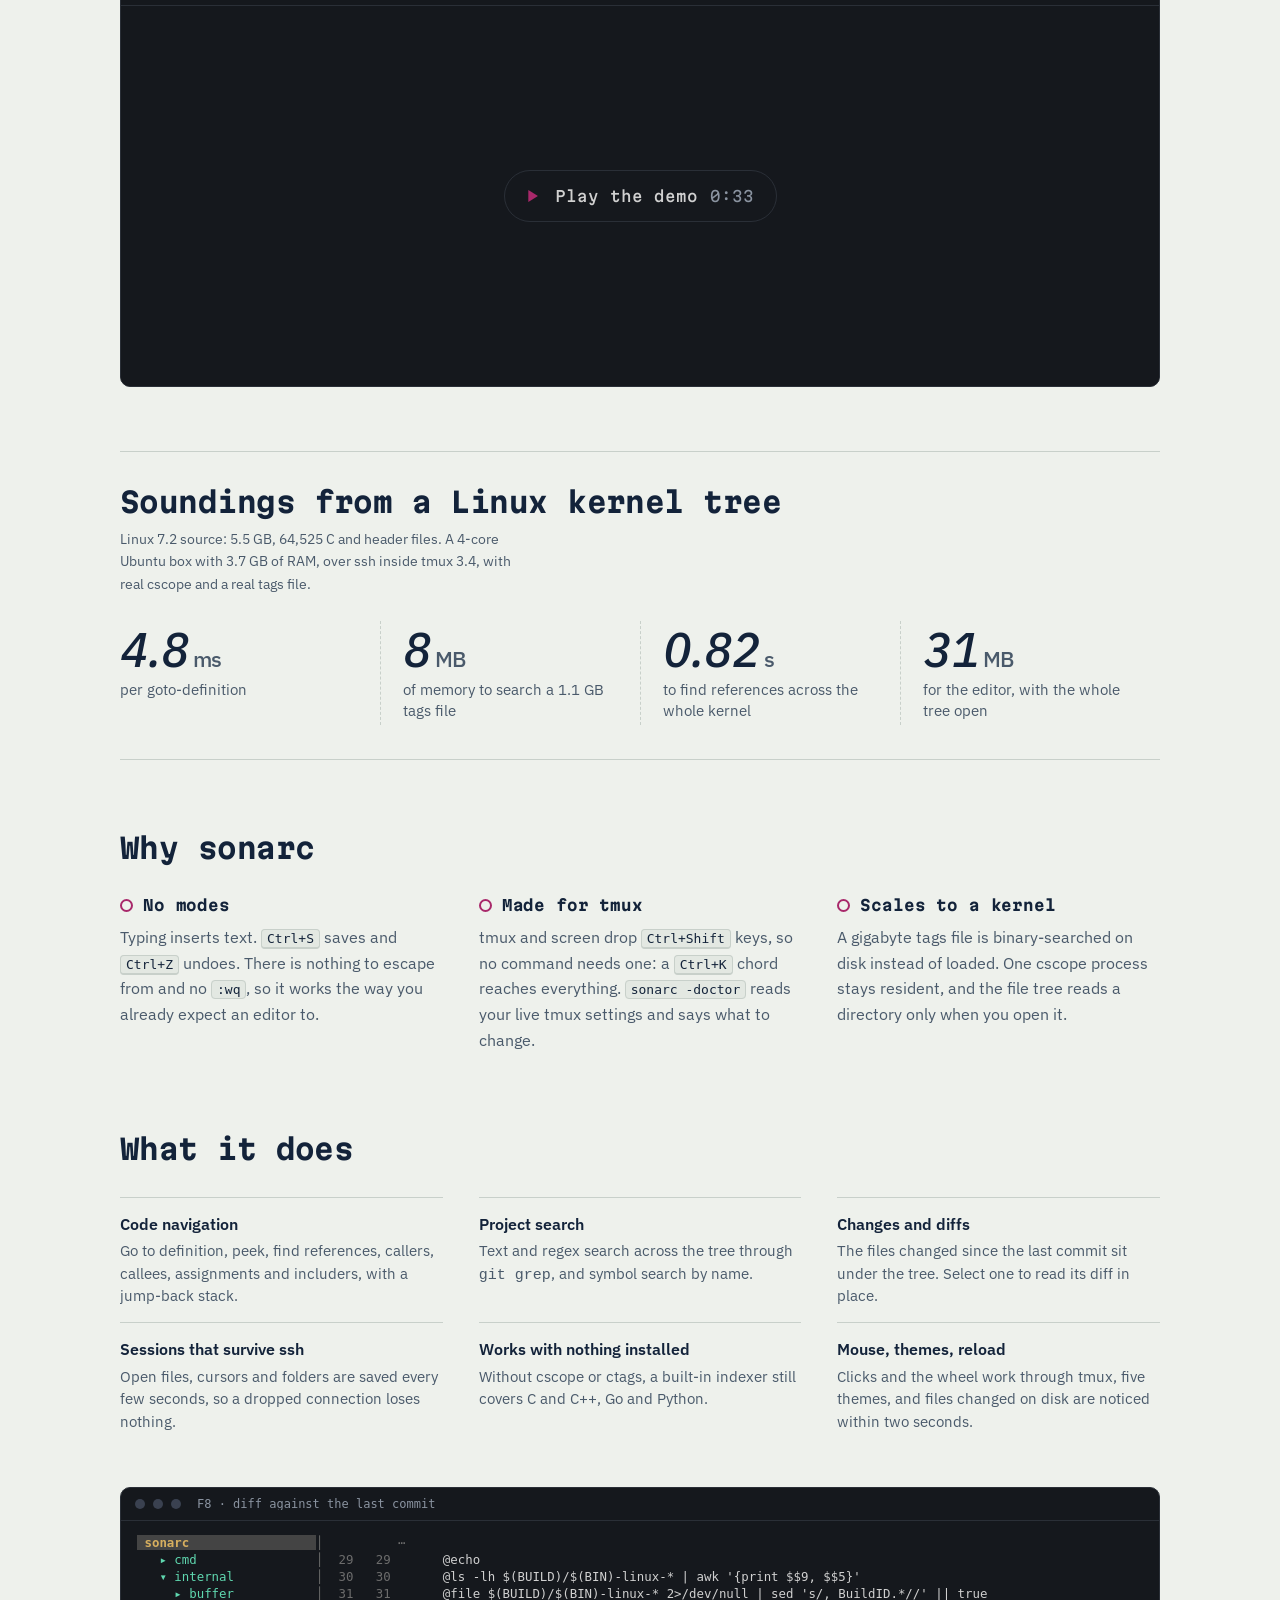
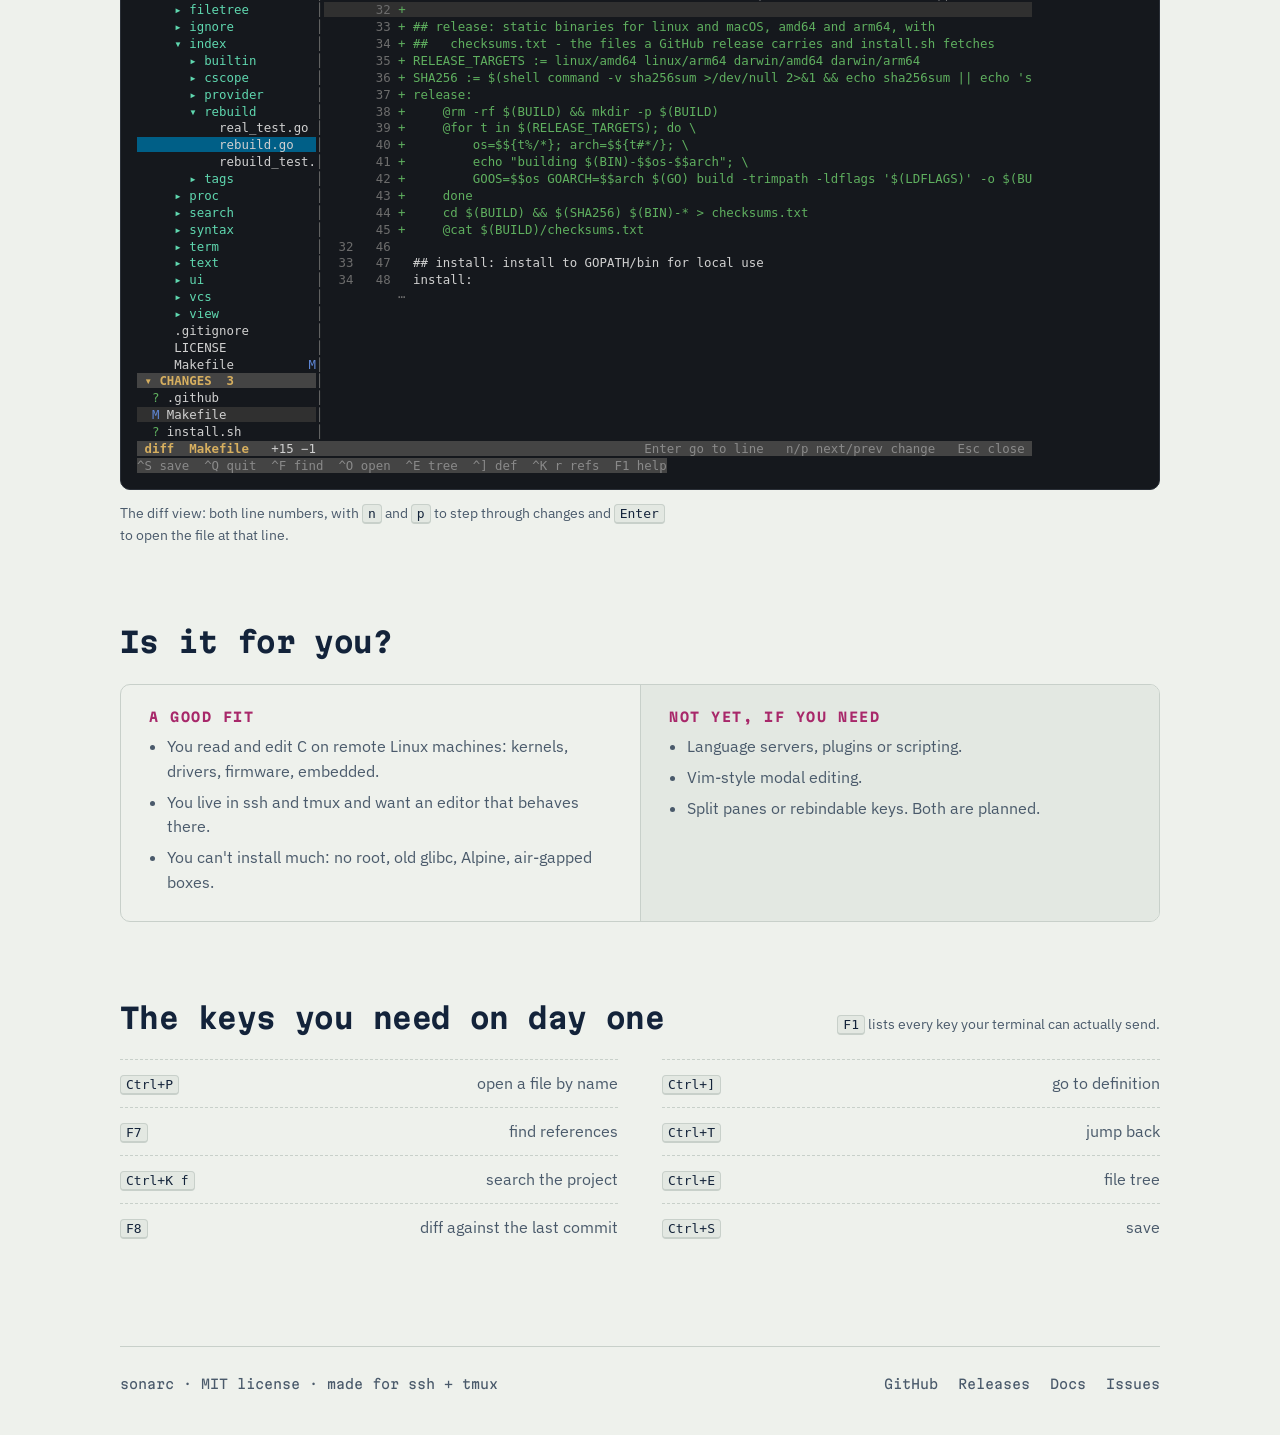
==== commit 9c214581: "feat(site): add a recorded demo and a social preview image The demo is sonarc's real screen, driven " ====
--- a/site/index.html
+++ b/site/index.html
@@ -9,7 +9,11 @@
 <meta property="og:title" content="sonarc">
 <meta property="og:description" content="A modeless terminal editor for navigating huge codebases over ssh. One static binary, cscope and ctags built in, made for tmux.">
 <meta property="og:url" content="https://sonarc-dev.github.io/sonarc/">
-<meta name="twitter:card" content="summary">
+<meta property="og:image" content="https://sonarc-dev.github.io/sonarc/og.png">
+<meta property="og:image:width" content="1280">
+<meta property="og:image:height" content="640">
+<meta property="og:image:alt" content="sonarc: find your way through huge codebases, over ssh">
+<meta name="twitter:card" content="summary_large_image">
 <link rel="icon" href="data:image/svg+xml,%3Csvg xmlns='http://www.w3.org/2000/svg' viewBox='0 0 32 32'%3E%3Crect width='32' height='32' rx='6' fill='%2313233A'/%3E%3Ccircle cx='8' cy='24' r='2.6' fill='%23E36BA5'/%3E%3Cpath d='M8 15a9 9 0 0 1 9 9M8 8a16 16 0 0 1 16 16' fill='none' stroke='%23DDE5EC' stroke-width='2.4' stroke-linecap='round'/%3E%3C/svg%3E">
 <link rel="preconnect" href="https://fonts.googleapis.com">
 <link rel="preconnect" href="https://fonts.gstatic.com" crossorigin>
@@ -119,6 +123,22 @@
   </div>
   <figcaption>A real sonarc screen at 120×32, rendered to text: find references (<kbd>F7</kbd>) on <code>Recover</code> in sonarc's own source, with the file tree and the list of files changed since the last commit.</figcaption>
 </figure>
+
+<section class="demo" aria-labelledby="demo-h">
+  <header>
+    <h2 id="demo-h">Watch it work</h2>
+    <p>Half a minute of sonarc's real screen: open a file by name, jump to a definition, list its references, jump back, then read each changed file's diff.</p>
+  </header>
+  <div class="term">
+    <div class="term-bar"><i></i><i></i><i></i><b>sonarc ~/src/sonarc</b></div>
+    <div class="demo-stage" id="demo-stage">
+      <button class="play" id="demo-play" type="button">
+        <svg viewBox="0 0 24 24" aria-hidden="true"><path d="M8 5.5v13l10.5-6.5z"></path></svg>
+        Play the demo <span>0:33</span>
+      </button>
+    </div>
+  </div>
+</section>
 
 <section class="soundings" aria-labelledby="soundings-h">
   <header>
@@ -280,5 +300,37 @@
   });
 })();
 </script>
+<script>
+(function () {
+  var btn = document.getElementById("demo-play");
+  var stage = document.getElementById("demo-stage");
+  var base = "https://cdn.jsdelivr.net/npm/asciinema-player@3.17.0/dist/bundle/";
+  function load(el) {
+    return new Promise(function (resolve, reject) {
+      el.onload = resolve;
+      el.onerror = reject;
+      document.head.appendChild(el);
+    });
+  }
+  btn.addEventListener("click", function () {
+    btn.disabled = true;
+    btn.lastElementChild.textContent = "loading";
+    var css = document.createElement("link");
+    css.rel = "stylesheet";
+    css.href = base + "asciinema-player.css";
+    var js = document.createElement("script");
+    js.src = base + "asciinema-player.min.js";
+    // The player measures its cells when it starts, so its styles must be in.
+    Promise.all([load(css), load(js)]).then(function () {
+      stage.textContent = "";
+      stage.classList.add("playing");
+      AsciinemaPlayer.create("demo.cast", stage, { autoPlay: true, fit: "width", idleTimeLimit: 2.5 });
+    }, function () {
+      btn.disabled = false;
+      btn.lastElementChild.textContent = "could not load the player; try again";
+    });
+  });
+})();
+</script>
 </body>
 </html>
--- a/site/style.css
+++ b/site/style.css
@@ -303,3 +303,20 @@
   .toc ol:first-of-type { padding-bottom: 14px; }
   .rel { grid-template-columns: minmax(0, 1fr); gap: 16px; }
 }
+
+/* Demo */
+section.demo { padding-block: 72px 0; display: grid; grid-template-columns: minmax(0, 1fr); gap: 24px; }
+.demo header { display: grid; gap: 8px; }
+.demo header p { margin: 0; color: var(--ink-2); max-width: 64ch; }
+.demo-stage { aspect-ratio: 120 / 44; max-width: 100%; display: grid; place-items: center; background: var(--term-bg); }
+.demo-stage.playing { aspect-ratio: auto; display: block; place-items: normal; }
+.play {
+  display: inline-flex; align-items: center; gap: 12px; cursor: pointer;
+  font: 500 15px/1 var(--display); color: var(--term-fg);
+  background: transparent; border: 1px solid var(--term-edge); border-radius: 999px; padding: 14px 22px 14px 16px;
+}
+.play svg { width: 22px; height: 22px; fill: var(--mark); }
+.play span { color: #8a93a0; font-weight: 400; }
+.play:hover { border-color: var(--mark); }
+.play:disabled { cursor: progress; }
+.demo .ap-wrapper { background: var(--term-bg); }
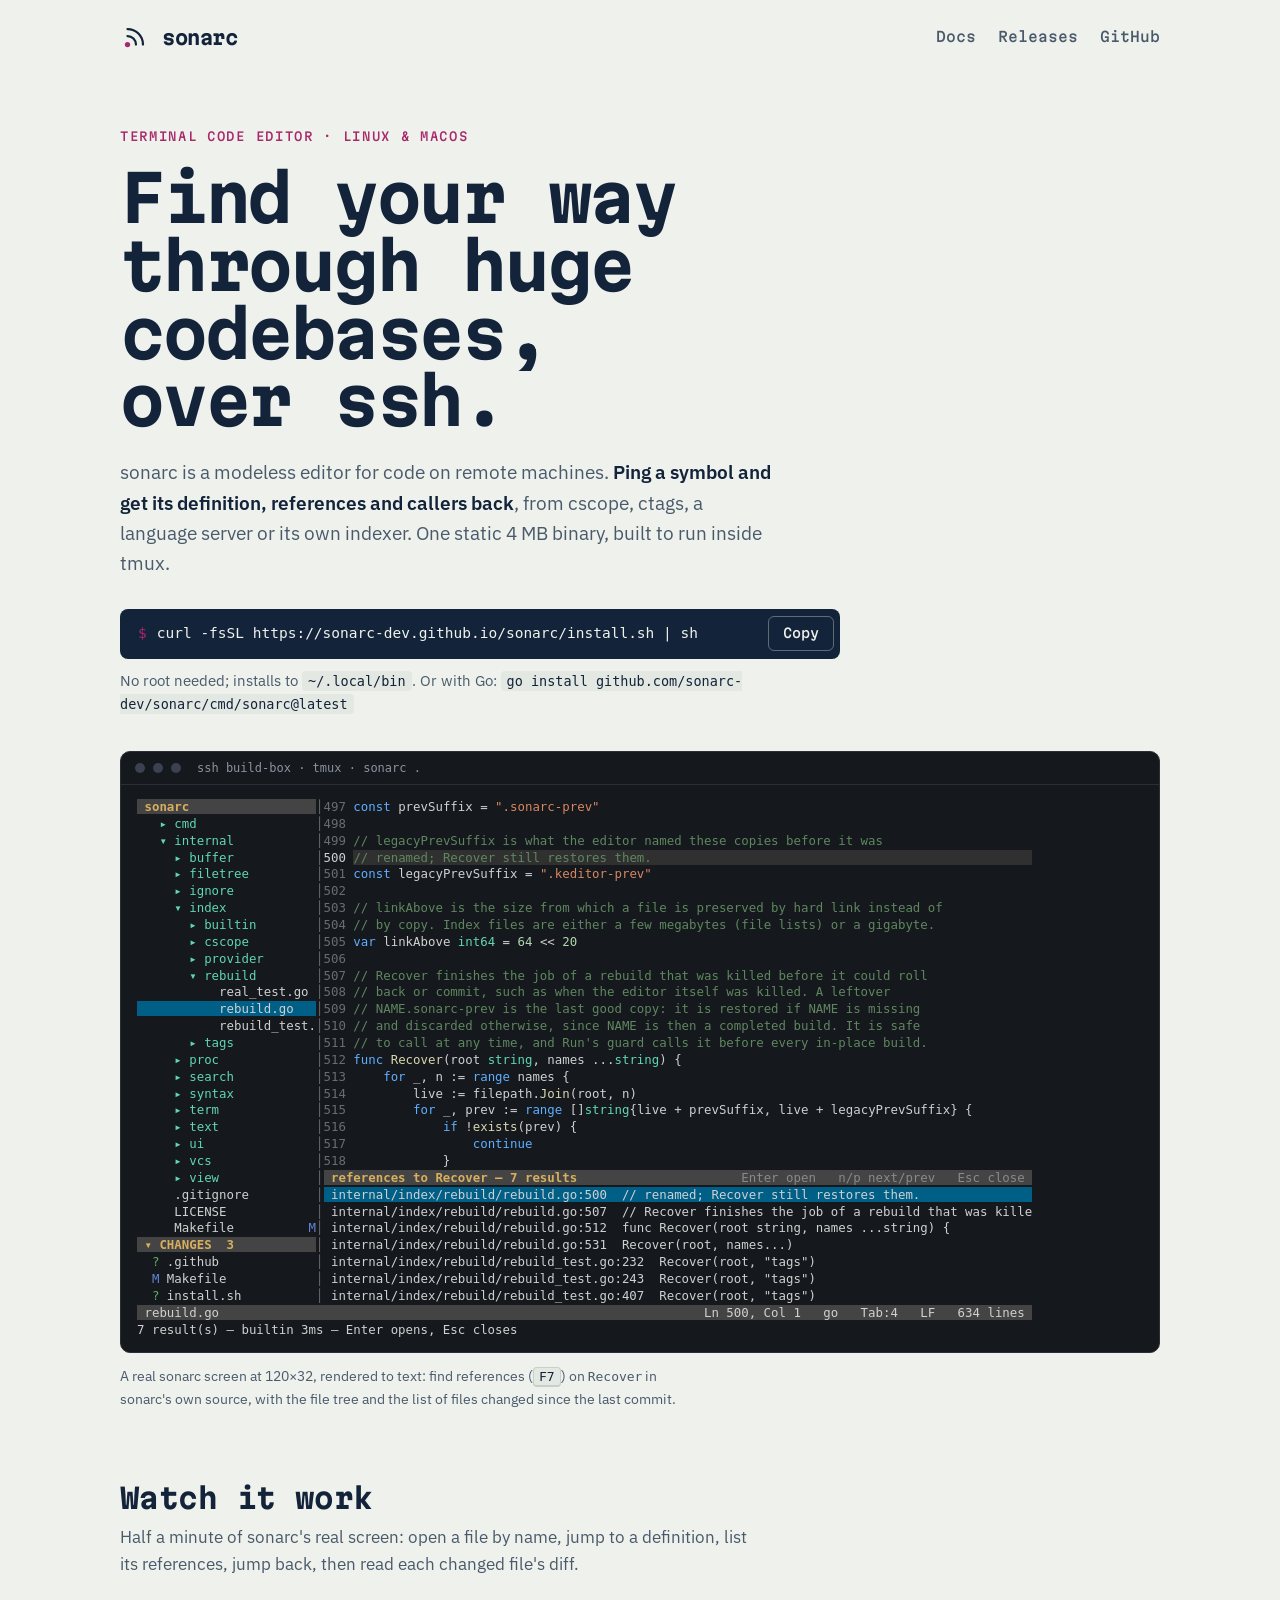
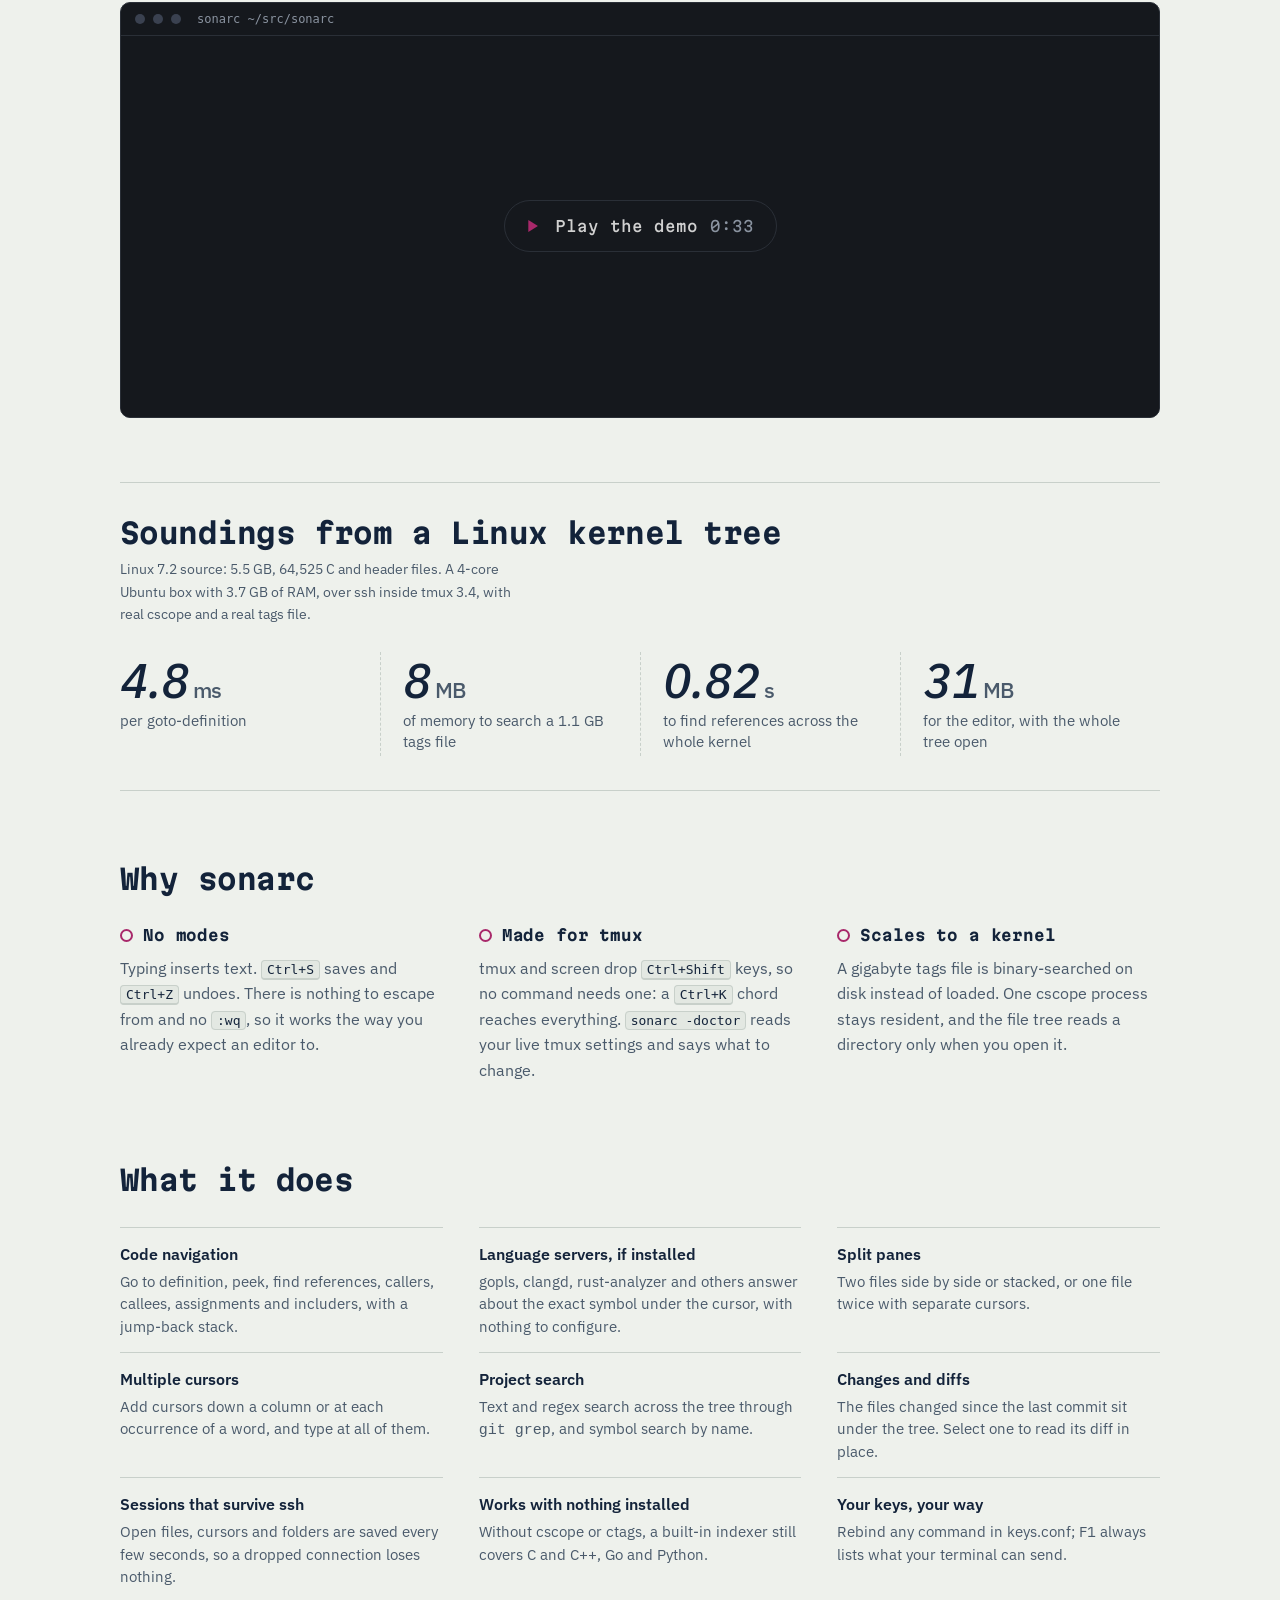
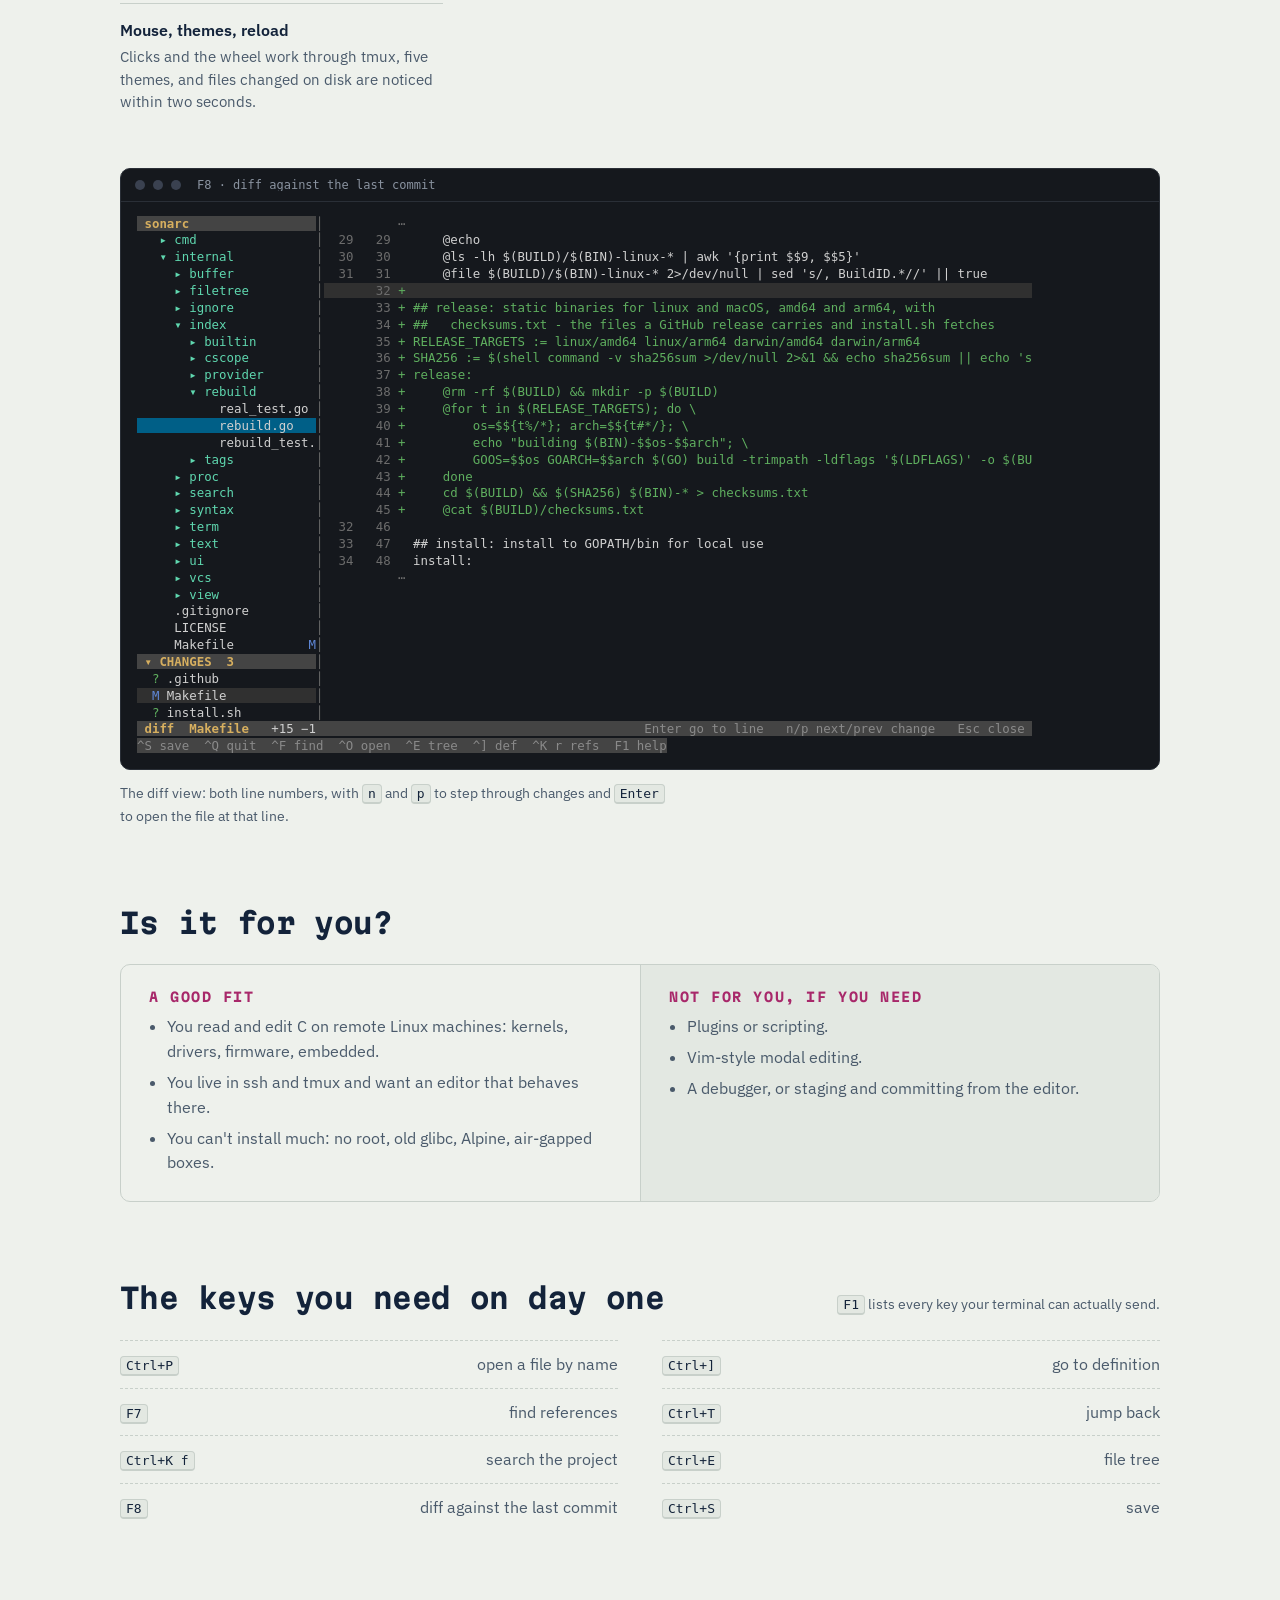
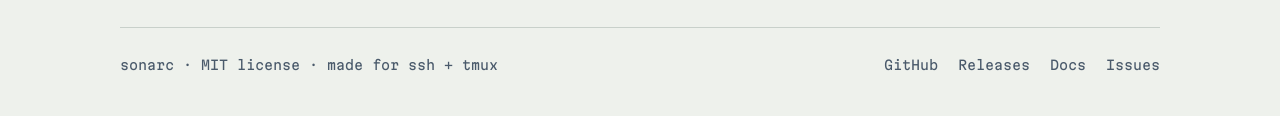
==== commit 39017428: "docs(site): list language servers, split panes, multiple cursors and keys.conf They were listed as n" ====
--- a/site/index.html
+++ b/site/index.html
@@ -75,7 +75,7 @@
 <section class="hero">
   <div class="eyebrow">Terminal code editor · Linux &amp; macOS<!--latest--></div>
   <h1>Find your way through huge codebases, over ssh.</h1>
-  <p class="lede">sonarc is a modeless editor for code on remote machines. <strong>Ping a symbol and get its definition, references and callers back</strong>, from cscope, ctags or its own indexer. One static 4&nbsp;MB binary, built to run inside tmux.</p>
+  <p class="lede">sonarc is a modeless editor for code on remote machines. <strong>Ping a symbol and get its definition, references and callers back</strong>, from cscope, ctags, a language server or its own indexer. One static 4&nbsp;MB binary, built to run inside tmux.</p>
   <div class="install">
     <div class="cmd">
       <code id="install-cmd"><span class="p">$</span>curl -fsSL https://sonarc-dev.github.io/sonarc/install.sh | sh</code>
@@ -176,10 +176,14 @@
   <div class="feat-grid">
     <ul class="feat-list">
       <li><b>Code navigation</b><span>Go to definition, peek, find references, callers, callees, assignments and includers, with a jump-back stack.</span></li>
+      <li><b>Language servers, if installed</b><span>gopls, clangd, rust-analyzer and others answer about the exact symbol under the cursor, with nothing to configure.</span></li>
+      <li><b>Split panes</b><span>Two files side by side or stacked, or one file twice with separate cursors.</span></li>
+      <li><b>Multiple cursors</b><span>Add cursors down a column or at each occurrence of a word, and type at all of them.</span></li>
       <li><b>Project search</b><span>Text and regex search across the tree through <code>git grep</code>, and symbol search by name.</span></li>
       <li><b>Changes and diffs</b><span>The files changed since the last commit sit under the tree. Select one to read its diff in place.</span></li>
       <li><b>Sessions that survive ssh</b><span>Open files, cursors and folders are saved every few seconds, so a dropped connection loses nothing.</span></li>
       <li><b>Works with nothing installed</b><span>Without cscope or ctags, a built-in indexer still covers C and C++, Go and Python.</span></li>
+      <li><b>Your keys, your way</b><span>Rebind any command in keys.conf; F1 always lists what your terminal can send.</span></li>
       <li><b>Mouse, themes, reload</b><span>Clicks and the wheel work through tmux, five themes, and files changed on disk are noticed within two seconds.</span></li>
     </ul>
     <figure>
@@ -235,11 +239,11 @@
       </ul>
     </div>
     <div>
-      <h3>Not yet, if you need</h3>
+      <h3>Not for you, if you need</h3>
       <ul>
-        <li>Language servers, plugins or scripting.</li>
+        <li>Plugins or scripting.</li>
         <li>Vim-style modal editing.</li>
-        <li>Split panes or rebindable keys. Both are planned.</li>
+        <li>A debugger, or staging and committing from the editor.</li>
       </ul>
     </div>
   </div>
--- a/site/style.css
+++ b/site/style.css
@@ -248,7 +248,8 @@
 .page-head h1 { font-size: clamp(30px, 4.4vw, 46px); max-width: none; }
 .page-head p { margin: 0; color: var(--ink-2); max-width: 64ch; }
 .doc { display: grid; grid-template-columns: 220px minmax(0, 1fr); gap: 56px; padding-top: 36px; align-items: start; }
-.toc { position: sticky; top: calc(env(safe-area-inset-top, 0px) + 20px); max-height: calc(100vh - 40px); overflow-y: auto; font-size: 14px; }
+.toc { position: sticky; top: calc(env(safe-area-inset-top, 0px) + 20px); z-index: 5; font-size: 14px; }
+.toc .pages { max-height: calc(100vh - 190px); overflow-y: auto; overscroll-behavior: contain; }
 .toc summary { display: none; }
 .toc h2 { font: 500 11.5px/1 var(--display); letter-spacing: 0.14em; text-transform: uppercase; color: var(--mark); margin: 0 0 14px; }
 .toc ol { list-style: none; margin: 0; padding: 0; display: grid; gap: 2px; }
@@ -297,7 +298,8 @@
 
 @media (max-width: 860px) {
   .doc { grid-template-columns: minmax(0, 1fr); gap: 20px; padding-top: 20px; }
-  .toc { position: static; max-height: none; border: 1px solid var(--rule); border-radius: 8px; padding: 0 16px; }
+  .toc { position: static; border: 1px solid var(--rule); border-radius: 8px; padding: 0 16px; }
+  .toc .pages { max-height: none; }
   .toc summary { display: block; cursor: pointer; padding-block: 14px; font: 500 13px/1 var(--display); }
   .toc h2 { display: none; }
   .toc ol:first-of-type { padding-bottom: 14px; }
@@ -320,3 +322,34 @@
 .play:hover { border-color: var(--mark); }
 .play:disabled { cursor: progress; }
 .demo .ap-wrapper { background: var(--term-bg); }
+
+/* Docs navigation and search */
+.vh { position: absolute; width: 1px; height: 1px; overflow: hidden; clip-path: inset(50%); white-space: nowrap; }
+.search { position: relative; margin-bottom: 26px; }
+.search input {
+  width: 100%; font: 14px/1.2 var(--body); color: var(--ink);
+  background: var(--paper-2); border: 1px solid var(--rule); border-radius: 6px;
+  padding: 9px 30px 9px 11px;
+}
+.search input::placeholder { color: var(--ink-2); }
+.search input:focus { outline: 2px solid var(--mark); outline-offset: 1px; }
+.search .slash { position: absolute; right: 8px; top: 8px; font-size: 11px; padding: 0 5px; pointer-events: none; }
+.search input:focus + .slash { display: none; }
+.toc .results {
+  position: absolute; z-index: 10; top: calc(100% + 6px); left: 0; width: min(440px, calc(100vw - 32px));
+  background: var(--paper); border: 1px solid var(--rule); border-radius: 8px;
+  box-shadow: 0 12px 32px rgba(0, 0, 0, 0.18); padding: 6px; gap: 0; max-height: 70vh; overflow-y: auto;
+}
+.toc .results a { padding: 9px 10px; border-radius: 6px; display: grid; gap: 2px; color: var(--ink); }
+.toc .results a:hover, .toc .results a:focus, .toc .results a.first { background: var(--paper-2); }
+.toc .results b { font-weight: 600; font-size: 14px; }
+.toc .results small { font-size: 12px; color: var(--mark); }
+.toc .results span { font-size: 12.5px; color: var(--ink-2); line-height: 1.4; }
+.toc .results .none { padding: 10px; font-size: 14px; color: var(--ink-2); }
+.toc .pages > li > a { font-weight: 500; color: var(--ink); }
+.toc .pages > li.current > a { color: var(--mark); }
+.toc .pages > li.current > ol { margin-block: 4px 10px; }
+@media (max-width: 860px) {
+  .search { margin-top: 4px; }
+  .toc .results { position: static; width: auto; box-shadow: none; margin-top: 6px; }
+}
